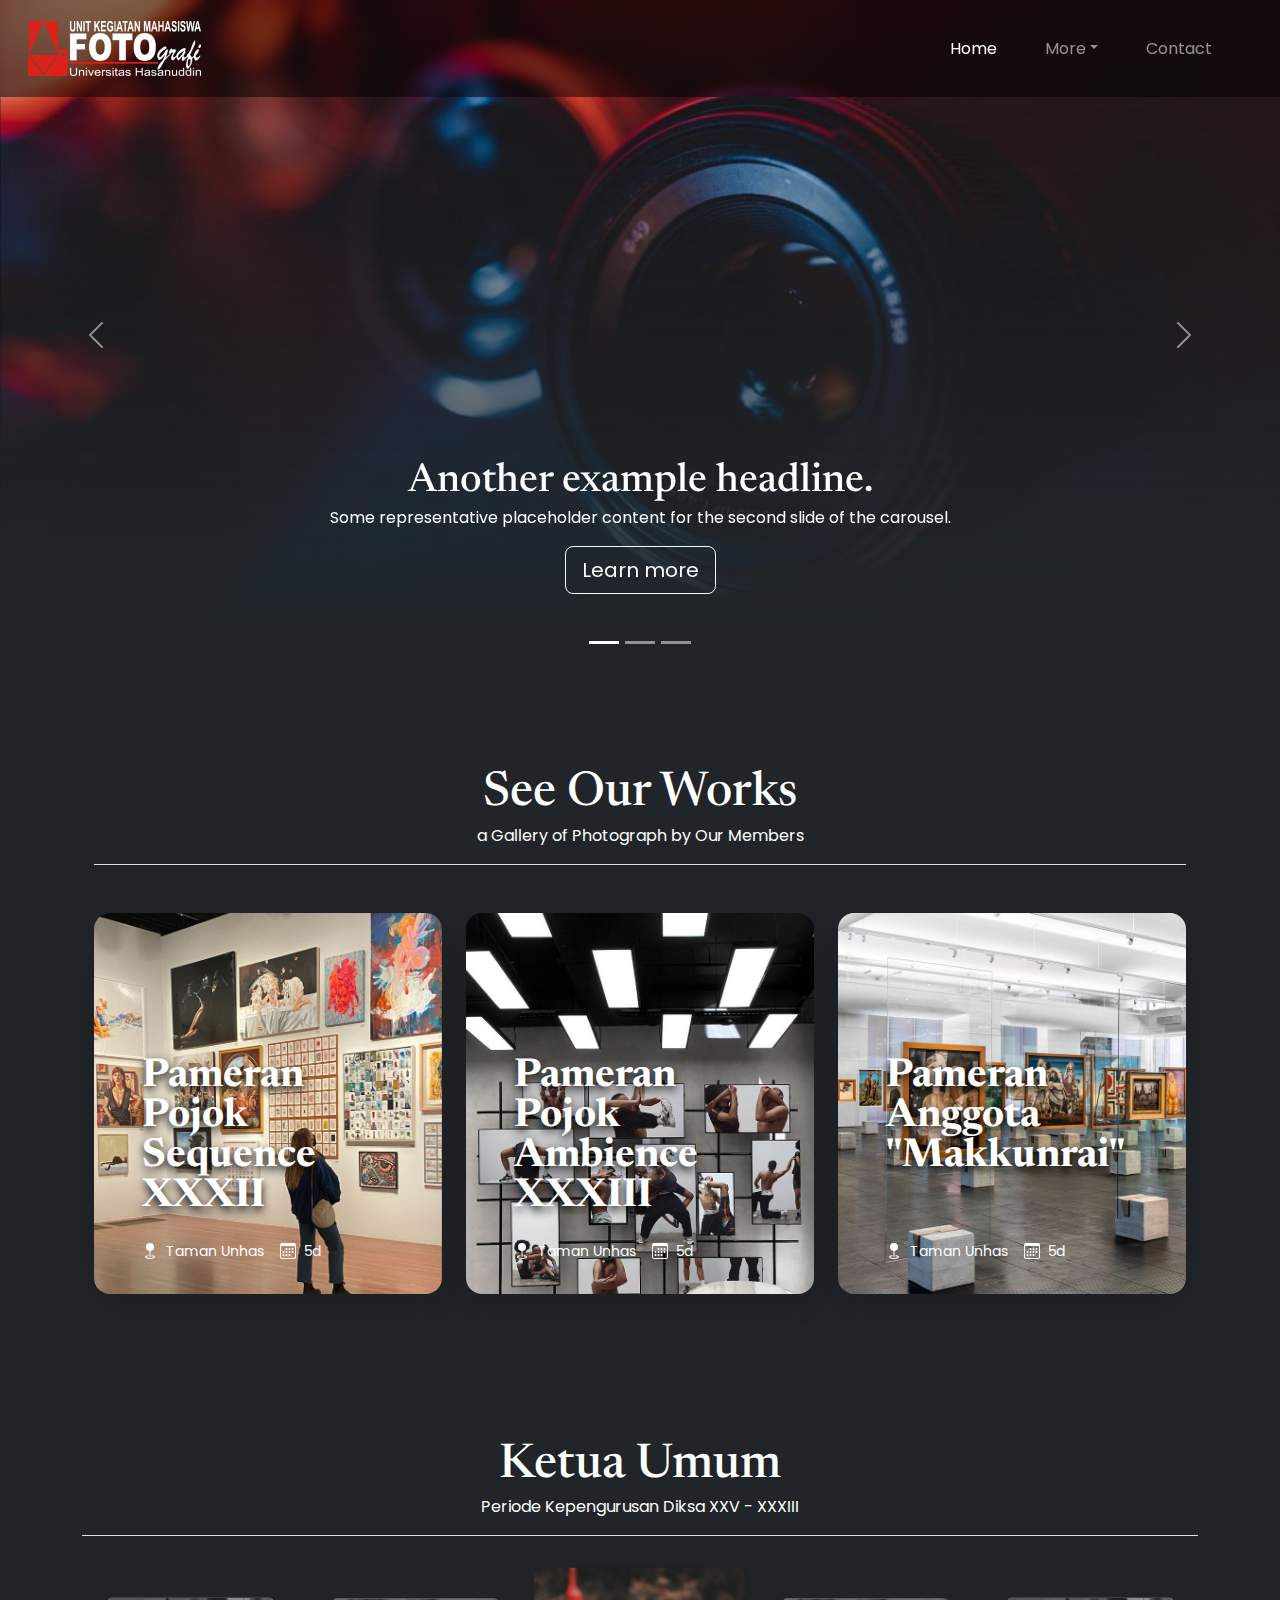
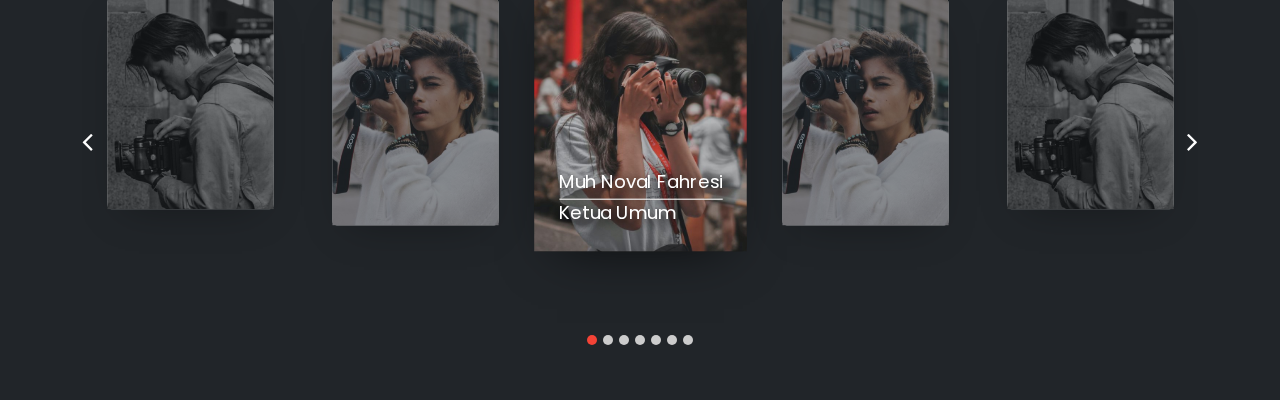
==== index.html @ a72ebeb1 "new file:   asset/icon/LOGO UKMF.png new file:   asset/icon/hamburg.png new file:   asset/images/ala" ====
<!DOCTYPE html>
<html lang="en">
<head>
    <meta charset="UTF-8">
    <meta name="viewport" content="width=device-width, initial-scale=1.0">
    <title>Document</title>

    <link rel="preconnect" href="https://fonts.googleapis.com">
    <link rel="preconnect" href="https://fonts.gstatic.com" crossorigin>
    <link href="https://fonts.googleapis.com/css2?family=Newsreader:ital,opsz,wght@0,6..72,200..800;1,6..72,200..800&family=Poppins:ital,wght@0,100;0,200;0,300;0,400;0,500;0,600;0,700;0,800;0,900;1,100;1,200;1,300;1,400;1,500;1,600;1,700;1,800;1,900&display=swap" rel="stylesheet">

    <link href="https://cdn.jsdelivr.net/npm/bootstrap@5.3.3/dist/css/bootstrap.min.css" rel="stylesheet" integrity="sha384-QWTKZyjpPEjISv5WaRU9OFeRpok6YctnYmDr5pNlyT2bRjXh0JMhjY6hW+ALEwIH" crossorigin="anonymous">
    <link rel="stylesheet" href="https://cdnjs.cloudflare.com/ajax/libs/font-awesome/4.7.0/css/font-awesome.min.css">
    <link rel="stylesheet" type="text/css" href="css/owl.carousel.min.css">
    <link rel="stylesheet" href="css/style.css">
    <!-- <link rel="stylesheet" href="https://cdnjs.cloudflare.com/ajax/libs/materialize/1.0.0/css/materialize.min.css" integrity="sha512-UJfAaOlIRtdR+0P6C3KUoTDAxVTuy3lnSXLyLKlHYJlcSU8Juge/mjeaxDNMlw9LgeIotgz5FP8eUQPhX1q10A==" crossorigin="anonymous" referrerpolicy="no-referrer" /> -->

    <style>
      .caraousel {
        height: 600px;
      }

      .card-cover {
        background-position: center;
        background-repeat: no-repeat;
        background-size: cover;
      }

      .title-gall {
        text-shadow: 0px 4px 10px #000000;
        font-size: 2.5;
      }

      #custom-cards {
        margin-top: 3rem;
        color: white;
      }

      .bi {
        vertical-align: -.125em;
        fill: currentColor;
      }

      h-5 {
        border-bottom: 3px solid white;
      }

      .card {
        background-color: transparent;
        color: white;
        border: none;
      }

      h2 {
        color: white;
        font-size: 3rem;
        text-align: center;
      }

      .owl-prev i,
      .owl-next i {
        color: #ffffff;
      }

      .gall-card {
        transition: .15s all;
      }

      .gall-card h3 {
        color: #ffffff;
      }

      .gall-card:hover {
        filter: brightness(47%);
        cursor: pointer;
      }

    </style>

    <svg xmlns="http://www.w3.org/2000/svg" style="display: none;">
      <symbol id="bootstrap" viewBox="0 0 118 94">
        <title>Bootstrap</title>
        <path fill-rule="evenodd" clip-rule="evenodd" d="M24.509 0c-6.733 0-11.715 5.893-11.492 12.284.214 6.14-.064 14.092-2.066 20.577C8.943 39.365 5.547 43.485 0 44.014v5.972c5.547.529 8.943 4.649 10.951 11.153 2.002 6.485 2.28 14.437 2.066 20.577C12.794 88.106 17.776 94 24.51 94H93.5c6.733 0 11.714-5.893 11.491-12.284-.214-6.14.064-14.092 2.066-20.577 2.009-6.504 5.396-10.624 10.943-11.153v-5.972c-5.547-.529-8.934-4.649-10.943-11.153-2.002-6.484-2.28-14.437-2.066-20.577C105.214 5.894 100.233 0 93.5 0H24.508zM80 57.863C80 66.663 73.436 72 62.543 72H44a2 2 0 01-2-2V24a2 2 0 012-2h18.437c9.083 0 15.044 4.92 15.044 12.474 0 5.302-4.01 10.049-9.119 10.88v.277C75.317 46.394 80 51.21 80 57.863zM60.521 28.34H49.948v14.934h8.905c6.884 0 10.68-2.772 10.68-7.727 0-4.643-3.264-7.207-9.012-7.207zM49.948 49.2v16.458H60.91c7.167 0 10.964-2.876 10.964-8.281 0-5.406-3.903-8.178-11.425-8.178H49.948z"></path>
      </symbol>
      <symbol id="home" viewBox="0 0 16 16">
        <path d="M8.354 1.146a.5.5 0 0 0-.708 0l-6 6A.5.5 0 0 0 1.5 7.5v7a.5.5 0 0 0 .5.5h4.5a.5.5 0 0 0 .5-.5v-4h2v4a.5.5 0 0 0 .5.5H14a.5.5 0 0 0 .5-.5v-7a.5.5 0 0 0-.146-.354L13 5.793V2.5a.5.5 0 0 0-.5-.5h-1a.5.5 0 0 0-.5.5v1.293L8.354 1.146zM2.5 14V7.707l5.5-5.5 5.5 5.5V14H10v-4a.5.5 0 0 0-.5-.5h-3a.5.5 0 0 0-.5.5v4H2.5z"/>
      </symbol>
      <symbol id="speedometer2" viewBox="0 0 16 16">
        <path d="M8 4a.5.5 0 0 1 .5.5V6a.5.5 0 0 1-1 0V4.5A.5.5 0 0 1 8 4zM3.732 5.732a.5.5 0 0 1 .707 0l.915.914a.5.5 0 1 1-.708.708l-.914-.915a.5.5 0 0 1 0-.707zM2 10a.5.5 0 0 1 .5-.5h1.586a.5.5 0 0 1 0 1H2.5A.5.5 0 0 1 2 10zm9.5 0a.5.5 0 0 1 .5-.5h1.5a.5.5 0 0 1 0 1H12a.5.5 0 0 1-.5-.5zm.754-4.246a.389.389 0 0 0-.527-.02L7.547 9.31a.91.91 0 1 0 1.302 1.258l3.434-4.297a.389.389 0 0 0-.029-.518z"/>
        <path fill-rule="evenodd" d="M0 10a8 8 0 1 1 15.547 2.661c-.442 1.253-1.845 1.602-2.932 1.25C11.309 13.488 9.475 13 8 13c-1.474 0-3.31.488-4.615.911-1.087.352-2.49.003-2.932-1.25A7.988 7.988 0 0 1 0 10zm8-7a7 7 0 0 0-6.603 9.329c.203.575.923.876 1.68.63C4.397 12.533 6.358 12 8 12s3.604.532 4.923.96c.757.245 1.477-.056 1.68-.631A7 7 0 0 0 8 3z"/>
      </symbol>
      <symbol id="table" viewBox="0 0 16 16">
        <path d="M0 2a2 2 0 0 1 2-2h12a2 2 0 0 1 2 2v12a2 2 0 0 1-2 2H2a2 2 0 0 1-2-2V2zm15 2h-4v3h4V4zm0 4h-4v3h4V8zm0 4h-4v3h3a1 1 0 0 0 1-1v-2zm-5 3v-3H6v3h4zm-5 0v-3H1v2a1 1 0 0 0 1 1h3zm-4-4h4V8H1v3zm0-4h4V4H1v3zm5-3v3h4V4H6zm4 4H6v3h4V8z"/>
      </symbol>
      <symbol id="people-circle" viewBox="0 0 16 16">
        <path d="M11 6a3 3 0 1 1-6 0 3 3 0 0 1 6 0z"/>
        <path fill-rule="evenodd" d="M0 8a8 8 0 1 1 16 0A8 8 0 0 1 0 8zm8-7a7 7 0 0 0-5.468 11.37C3.242 11.226 4.805 10 8 10s4.757 1.225 5.468 2.37A7 7 0 0 0 8 1z"/>
      </symbol>
      <symbol id="grid" viewBox="0 0 16 16">
        <path d="M1 2.5A1.5 1.5 0 0 1 2.5 1h3A1.5 1.5 0 0 1 7 2.5v3A1.5 1.5 0 0 1 5.5 7h-3A1.5 1.5 0 0 1 1 5.5v-3zM2.5 2a.5.5 0 0 0-.5.5v3a.5.5 0 0 0 .5.5h3a.5.5 0 0 0 .5-.5v-3a.5.5 0 0 0-.5-.5h-3zm6.5.5A1.5 1.5 0 0 1 10.5 1h3A1.5 1.5 0 0 1 15 2.5v3A1.5 1.5 0 0 1 13.5 7h-3A1.5 1.5 0 0 1 9 5.5v-3zm1.5-.5a.5.5 0 0 0-.5.5v3a.5.5 0 0 0 .5.5h3a.5.5 0 0 0 .5-.5v-3a.5.5 0 0 0-.5-.5h-3zM1 10.5A1.5 1.5 0 0 1 2.5 9h3A1.5 1.5 0 0 1 7 10.5v3A1.5 1.5 0 0 1 5.5 15h-3A1.5 1.5 0 0 1 1 13.5v-3zm1.5-.5a.5.5 0 0 0-.5.5v3a.5.5 0 0 0 .5.5h3a.5.5 0 0 0 .5-.5v-3a.5.5 0 0 0-.5-.5h-3zm6.5.5A1.5 1.5 0 0 1 10.5 9h3a1.5 1.5 0 0 1 1.5 1.5v3a1.5 1.5 0 0 1-1.5 1.5h-3A1.5 1.5 0 0 1 9 13.5v-3zm1.5-.5a.5.5 0 0 0-.5.5v3a.5.5 0 0 0 .5.5h3a.5.5 0 0 0 .5-.5v-3a.5.5 0 0 0-.5-.5h-3z"/>
      </symbol>
      <symbol id="collection" viewBox="0 0 16 16">
        <path d="M2.5 3.5a.5.5 0 0 1 0-1h11a.5.5 0 0 1 0 1h-11zm2-2a.5.5 0 0 1 0-1h7a.5.5 0 0 1 0 1h-7zM0 13a1.5 1.5 0 0 0 1.5 1.5h13A1.5 1.5 0 0 0 16 13V6a1.5 1.5 0 0 0-1.5-1.5h-13A1.5 1.5 0 0 0 0 6v7zm1.5.5A.5.5 0 0 1 1 13V6a.5.5 0 0 1 .5-.5h13a.5.5 0 0 1 .5.5v7a.5.5 0 0 1-.5.5h-13z"/>
      </symbol>
      <symbol id="calendar3" viewBox="0 0 16 16">
        <path d="M14 0H2a2 2 0 0 0-2 2v12a2 2 0 0 0 2 2h12a2 2 0 0 0 2-2V2a2 2 0 0 0-2-2zM1 3.857C1 3.384 1.448 3 2 3h12c.552 0 1 .384 1 .857v10.286c0 .473-.448.857-1 .857H2c-.552 0-1-.384-1-.857V3.857z"/>
        <path d="M6.5 7a1 1 0 1 0 0-2 1 1 0 0 0 0 2zm3 0a1 1 0 1 0 0-2 1 1 0 0 0 0 2zm3 0a1 1 0 1 0 0-2 1 1 0 0 0 0 2zm-9 3a1 1 0 1 0 0-2 1 1 0 0 0 0 2zm3 0a1 1 0 1 0 0-2 1 1 0 0 0 0 2zm3 0a1 1 0 1 0 0-2 1 1 0 0 0 0 2zm3 0a1 1 0 1 0 0-2 1 1 0 0 0 0 2zm-9 3a1 1 0 1 0 0-2 1 1 0 0 0 0 2zm3 0a1 1 0 1 0 0-2 1 1 0 0 0 0 2zm3 0a1 1 0 1 0 0-2 1 1 0 0 0 0 2z"/>
      </symbol>
      <symbol id="chat-quote-fill" viewBox="0 0 16 16">
        <path d="M16 8c0 3.866-3.582 7-8 7a9.06 9.06 0 0 1-2.347-.306c-.584.296-1.925.864-4.181 1.234-.2.032-.352-.176-.273-.362.354-.836.674-1.95.77-2.966C.744 11.37 0 9.76 0 8c0-3.866 3.582-7 8-7s8 3.134 8 7zM7.194 6.766a1.688 1.688 0 0 0-.227-.272 1.467 1.467 0 0 0-.469-.324l-.008-.004A1.785 1.785 0 0 0 5.734 6C4.776 6 4 6.746 4 7.667c0 .92.776 1.666 1.734 1.666.343 0 .662-.095.931-.26-.137.389-.39.804-.81 1.22a.405.405 0 0 0 .011.59c.173.16.447.155.614-.01 1.334-1.329 1.37-2.758.941-3.706a2.461 2.461 0 0 0-.227-.4zM11 9.073c-.136.389-.39.804-.81 1.22a.405.405 0 0 0 .012.59c.172.16.446.155.613-.01 1.334-1.329 1.37-2.758.942-3.706a2.466 2.466 0 0 0-.228-.4 1.686 1.686 0 0 0-.227-.273 1.466 1.466 0 0 0-.469-.324l-.008-.004A1.785 1.785 0 0 0 10.07 6c-.957 0-1.734.746-1.734 1.667 0 .92.777 1.666 1.734 1.666.343 0 .662-.095.931-.26z"/>
      </symbol>
      <symbol id="cpu-fill" viewBox="0 0 16 16">
        <path d="M6.5 6a.5.5 0 0 0-.5.5v3a.5.5 0 0 0 .5.5h3a.5.5 0 0 0 .5-.5v-3a.5.5 0 0 0-.5-.5h-3z"/>
        <path d="M5.5.5a.5.5 0 0 0-1 0V2A2.5 2.5 0 0 0 2 4.5H.5a.5.5 0 0 0 0 1H2v1H.5a.5.5 0 0 0 0 1H2v1H.5a.5.5 0 0 0 0 1H2v1H.5a.5.5 0 0 0 0 1H2A2.5 2.5 0 0 0 4.5 14v1.5a.5.5 0 0 0 1 0V14h1v1.5a.5.5 0 0 0 1 0V14h1v1.5a.5.5 0 0 0 1 0V14h1v1.5a.5.5 0 0 0 1 0V14a2.5 2.5 0 0 0 2.5-2.5h1.5a.5.5 0 0 0 0-1H14v-1h1.5a.5.5 0 0 0 0-1H14v-1h1.5a.5.5 0 0 0 0-1H14v-1h1.5a.5.5 0 0 0 0-1H14A2.5 2.5 0 0 0 11.5 2V.5a.5.5 0 0 0-1 0V2h-1V.5a.5.5 0 0 0-1 0V2h-1V.5a.5.5 0 0 0-1 0V2h-1V.5zm1 4.5h3A1.5 1.5 0 0 1 11 6.5v3A1.5 1.5 0 0 1 9.5 11h-3A1.5 1.5 0 0 1 5 9.5v-3A1.5 1.5 0 0 1 6.5 5z"/>
      </symbol>
      <symbol id="gear-fill" viewBox="0 0 16 16">
        <path d="M9.405 1.05c-.413-1.4-2.397-1.4-2.81 0l-.1.34a1.464 1.464 0 0 1-2.105.872l-.31-.17c-1.283-.698-2.686.705-1.987 1.987l.169.311c.446.82.023 1.841-.872 2.105l-.34.1c-1.4.413-1.4 2.397 0 2.81l.34.1a1.464 1.464 0 0 1 .872 2.105l-.17.31c-.698 1.283.705 2.686 1.987 1.987l.311-.169a1.464 1.464 0 0 1 2.105.872l.1.34c.413 1.4 2.397 1.4 2.81 0l.1-.34a1.464 1.464 0 0 1 2.105-.872l.31.17c1.283.698 2.686-.705 1.987-1.987l-.169-.311a1.464 1.464 0 0 1 .872-2.105l.34-.1c1.4-.413 1.4-2.397 0-2.81l-.34-.1a1.464 1.464 0 0 1-.872-2.105l.17-.31c.698-1.283-.705-2.686-1.987-1.987l-.311.169a1.464 1.464 0 0 1-2.105-.872l-.1-.34zM8 10.93a2.929 2.929 0 1 1 0-5.86 2.929 2.929 0 0 1 0 5.858z"/>
      </symbol>
      <symbol id="speedometer" viewBox="0 0 16 16">
        <path d="M8 2a.5.5 0 0 1 .5.5V4a.5.5 0 0 1-1 0V2.5A.5.5 0 0 1 8 2zM3.732 3.732a.5.5 0 0 1 .707 0l.915.914a.5.5 0 1 1-.708.708l-.914-.915a.5.5 0 0 1 0-.707zM2 8a.5.5 0 0 1 .5-.5h1.586a.5.5 0 0 1 0 1H2.5A.5.5 0 0 1 2 8zm9.5 0a.5.5 0 0 1 .5-.5h1.5a.5.5 0 0 1 0 1H12a.5.5 0 0 1-.5-.5zm.754-4.246a.389.389 0 0 0-.527-.02L7.547 7.31A.91.91 0 1 0 8.85 8.569l3.434-4.297a.389.389 0 0 0-.029-.518z"/>
        <path fill-rule="evenodd" d="M6.664 15.889A8 8 0 1 1 9.336.11a8 8 0 0 1-2.672 15.78zm-4.665-4.283A11.945 11.945 0 0 1 8 10c2.186 0 4.236.585 6.001 1.606a7 7 0 1 0-12.002 0z"/>
      </symbol>
      <symbol id="toggles2" viewBox="0 0 16 16">
        <path d="M9.465 10H12a2 2 0 1 1 0 4H9.465c.34-.588.535-1.271.535-2 0-.729-.195-1.412-.535-2z"/>
        <path d="M6 15a3 3 0 1 0 0-6 3 3 0 0 0 0 6zm0 1a4 4 0 1 1 0-8 4 4 0 0 1 0 8zm.535-10a3.975 3.975 0 0 1-.409-1H4a1 1 0 0 1 0-2h2.126c.091-.355.23-.69.41-1H4a2 2 0 1 0 0 4h2.535z"/>
        <path d="M14 4a4 4 0 1 1-8 0 4 4 0 0 1 8 0z"/>
      </symbol>
      <symbol id="tools" viewBox="0 0 16 16">
        <path d="M1 0L0 1l2.2 3.081a1 1 0 0 0 .815.419h.07a1 1 0 0 1 .708.293l2.675 2.675-2.617 2.654A3.003 3.003 0 0 0 0 13a3 3 0 1 0 5.878-.851l2.654-2.617.968.968-.305.914a1 1 0 0 0 .242 1.023l3.356 3.356a1 1 0 0 0 1.414 0l1.586-1.586a1 1 0 0 0 0-1.414l-3.356-3.356a1 1 0 0 0-1.023-.242L10.5 9.5l-.96-.96 2.68-2.643A3.005 3.005 0 0 0 16 3c0-.269-.035-.53-.102-.777l-2.14 2.141L12 4l-.364-1.757L13.777.102a3 3 0 0 0-3.675 3.68L7.462 6.46 4.793 3.793a1 1 0 0 1-.293-.707v-.071a1 1 0 0 0-.419-.814L1 0zm9.646 10.646a.5.5 0 0 1 .708 0l3 3a.5.5 0 0 1-.708.708l-3-3a.5.5 0 0 1 0-.708zM3 11l.471.242.529.026.287.445.445.287.026.529L5 13l-.242.471-.026.529-.445.287-.287.445-.529.026L3 15l-.471-.242L2 14.732l-.287-.445L1.268 14l-.026-.529L1 13l.242-.471.026-.529.445-.287.287-.445.529-.026L3 11z"/>
      </symbol>
      <symbol id="chevron-right" viewBox="0 0 16 16">
        <path fill-rule="evenodd" d="M4.646 1.646a.5.5 0 0 1 .708 0l6 6a.5.5 0 0 1 0 .708l-6 6a.5.5 0 0 1-.708-.708L10.293 8 4.646 2.354a.5.5 0 0 1 0-.708z"/>
      </symbol>
      <symbol id="geo-fill" viewBox="0 0 16 16">
        <path fill-rule="evenodd" d="M4 4a4 4 0 1 1 4.5 3.969V13.5a.5.5 0 0 1-1 0V7.97A4 4 0 0 1 4 3.999zm2.493 8.574a.5.5 0 0 1-.411.575c-.712.118-1.28.295-1.655.493a1.319 1.319 0 0 0-.37.265.301.301 0 0 0-.057.09V14l.002.008a.147.147 0 0 0 .016.033.617.617 0 0 0 .145.15c.165.13.435.27.813.395.751.25 1.82.414 3.024.414s2.273-.163 3.024-.414c.378-.126.648-.265.813-.395a.619.619 0 0 0 .146-.15.148.148 0 0 0 .015-.033L12 14v-.004a.301.301 0 0 0-.057-.09 1.318 1.318 0 0 0-.37-.264c-.376-.198-.943-.375-1.655-.493a.5.5 0 1 1 .164-.986c.77.127 1.452.328 1.957.594C12.5 13 13 13.4 13 14c0 .426-.26.752-.544.977-.29.228-.68.413-1.116.558-.878.293-2.059.465-3.34.465-1.281 0-2.462-.172-3.34-.465-.436-.145-.826-.33-1.116-.558C3.26 14.752 3 14.426 3 14c0-.599.5-1 .961-1.243.505-.266 1.187-.467 1.957-.594a.5.5 0 0 1 .575.411z"/>
      </symbol>
    </svg>
</head>
<body class="bg-dark">
  <header>
    <nav class="navbar navbar-expand-sm navbar-dark p-3 fixed-top" aria-label="Third navbar example">
      <div class="container-fluid">
        <img src="asset/icon/LOGO UKMF.png" alt="logo ukm fotografi unhas" class="navbar-brand">
        <button class="navbar-toggler" type="button" data-bs-toggle="collapse" data-bs-target="#navbarsExample03" aria-controls="navbarsExample03" aria-expanded="false" aria-label="Toggle navigation">
          <span class="navbar-toggler-icon"></span>
        </button>
  
        <div class="collapse navbar-collapse" id="navbarsExample03">
          <ul class="navbar-nav ms-auto mb-2  mb-sm-0">
            <li class="nav-item">
              <a class="nav-link active" aria-current="page" href="#">Home</a>
            </li>
            <li class="nav-item dropdown">
              <a class="nav-link dropdown-toggle" href="#" data-bs-toggle="dropdown" aria-expanded="false">More</a>
              <ul class="dropdown-menu">
                <li><a class="dropdown-item" href="#">News</a></li>
                <li><a class="dropdown-item" href="#">BPH</a></li>
                <li><a class="dropdown-item" href="#">Gallery</a></li>
              </ul>
            </li>
            <li class="nav-item">
              <a class="nav-link" href="#">Contact</a>
            </li>
          </ul>
        </div>
      </div>
    </nav>
  </header>

      <main>
        <div id="myCarousel" class="carousel slide" data-bs-ride="carousel">
          <div class="carousel-indicators">
            <button type="button" data-bs-target="#myCarousel" data-bs-slide-to="0" class="active" aria-current="true" aria-label="Slide 1"></button>
            <button type="button" data-bs-target="#myCarousel" data-bs-slide-to="1" aria-label="Slide 2"></button>
            <button type="button" data-bs-target="#myCarousel" data-bs-slide-to="2" aria-label="Slide 3"></button>
          </div>
          <div class="carousel-inner">
            <div class="carousel-item active">
              <img src="asset/images/hero bg.jpg" width="100%" height="100%" alt="" class="bd-placeholder-img the-hero">

              <div class="container">
                <div class="carousel-caption text-start">
                  <div class="container">
                    <div class="carousel-caption">
                      <h1>Another example headline.</h1>
                      <p>Some representative placeholder content for the second slide of the carousel.</p>
                      <p><a class="btn btn-lg btn-outline-light" href="#">Learn more</a></p>
                    </div>
                  </div>
                </div>
              </div>
            </div>
            <div class="carousel-item">
              <img src="asset/images/hero bg 2.jpg" width="100%" height="100%" alt="" class="bd-placeholder-img the-hero">
              <div class="container">
                <div class="carousel-caption">
                  <h1>Another example headline.</h1>
                  <p>Some representative placeholder content for the second slide of the carousel.</p>
                  <p><a class="btn btn-lg btn-outline-light" href="#">Learn more</a></p>
                </div>
              </div>
            </div>
            <div class="carousel-item">
              <img src="asset/images/hero bg.jpg" width="100%" height="100%" alt="" class="bd-placeholder-img the-hero">
              <div class="container">
                <div class="carousel-caption">
                  <h1>Another example headline.</h1>
                  <p>Some representative placeholder content for the second slide of the carousel.</p>
                  <p><a class="btn btn-lg btn-outline-light" href="#">Learn more</a></p>
                </div>
              </div>
            </div>
          </div>
          <button class="carousel-control-prev" type="button" data-bs-target="#myCarousel" data-bs-slide="prev">
            <span class="carousel-control-prev-icon" aria-hidden="true"></span>
            <span class="visually-hidden">Previous</span>
          </button>
          <button class="carousel-control-next" type="button" data-bs-target="#myCarousel" data-bs-slide="next">
            <span class="carousel-control-next-icon" aria-hidden="true"></span>
            <span class="visually-hidden">Next</span>
          </button>
        </div>

        <div class="container px-4 py-5" id="custom-cards">
          <div class="header border-bottom">
            <h2>See Our Works</h2>
            <p>a Gallery of Photograph by Our Members</p>
          </div>      
          <div class="row row-cols-1 row-cols-lg-3 align-items-stretch g-4 py-5">
            <div class="col gall-card">
              <div class="card card-cover h-100 overflow-hidden text-bg-dark rounded-4 shadow-lg" style="background-image: url(asset/images/gallery/gall\ 1.jpeg);">
                <div class="d-flex flex-column h-100 p-5 pb-3 text-white text-shadow-1">
                  <h3 class="pt-5 mt-5 mb-4 display-6 lh-1 fw-bold title-gall">Pameran Pojok Sequence XXXII</h3>
                  <ul class="d-flex list-unstyled mt-auto">
                    <li class="d-flex align-items-center me-3">
                      <svg class="bi me-2" width="1em" height="1em"><use xlink:href="#geo-fill"/></svg>
                      <small>Taman Unhas</small>
                    </li>
                    <li class="d-flex align-items-center">
                      <svg class="bi me-2" width="1em" height="1em"><use xlink:href="#calendar3"/></svg>
                      <small>5d</small>
                    </li>
                  </ul>
                </div>
              </div>
            </div>
      
            <div class="col gall-card ">
              <div class="card card-cover h-100 overflow-hidden text-bg-dark rounded-4 shadow-lg" style="background-image: url(asset/images/gallery/gall\ 3.jpeg);">
                <div class="d-flex flex-column h-100 p-5 pb-3 text-white text-shadow-1">
                  <h3 class="pt-5 mt-5 mb-4 display-6 lh-1 fw-bold title-gall">Pameran Pojok Ambience XXXIII</h3>
                  <ul class="d-flex list-unstyled mt-auto">
                    <li class="d-flex align-items-center me-3">
                      <svg class="bi me-2" width="1em" height="1em"><use xlink:href="#geo-fill"/></svg>
                      <small>Taman Unhas</small>
                    </li>
                    <li class="d-flex align-items-center">
                      <svg class="bi me-2" width="1em" height="1em"><use xlink:href="#calendar3"/></svg>
                      <small>5d</small>
                    </li>
                  </ul>
                </div>
              </div>
            </div>
      
            <div class="col gall-card">
              <div class="card card-cover h-100 overflow-hidden text-bg-dark rounded-4 shadow-lg" style="background-image: url(asset/images/gallery/gall\ 2.jpeg);">
                <div class="d-flex flex-column h-100 p-5 pb-3 text-shadow-1">
                  <h3 class="pt-5 mt-5 mb-4 display-6 lh-1 fw-bold title-gall">Pameran Anggota "Makkunrai"</h3>
                  <ul class="d-flex list-unstyled mt-auto">
                    <li class="d-flex align-items-center me-3">
                      <svg class="bi me-2" width="1em" height="1em"><use xlink:href="#geo-fill"/></svg>
                      <small>Taman Unhas</small>
                    </li>
                    <li class="d-flex align-items-center">
                      <svg class="bi me-2" width="1em" height="1em"><use xlink:href="#calendar3"/></svg>
                      <small>5d</small>
                    </li>
                  </ul>
                </div>
              </div>
            </div>
          </div>
        </div>

        <div class="container ketua-umum">
          <div class="header border-bottom">
            <h2>Ketua Umum</h2>
            <p>Periode Kepengurusan Diksa XXV - XXXIII</p>
          </div>
          <div class="slider">
            <div class="owl-carousel">
              <div class="slider-card">
                <div class="d-flex justify-content-center align-items-center mb-4">
                  <img src="asset/images/profile/p1 1.jpg" class="ketum-profile">
                  <div class="detail-ketum">
                      <p class="nama text-white">Muh Noval Fahresi</p>
                      <p class="jabatan">Ketua Umum</p>
                  </div>
                </div>						
              </div>
              <div class="slider-card">
                <div class="d-flex justify-content-center align-items-center mb-4">
                  <img src="asset/images/profile/p2 1.jpg" class="ketum-profile">
                  <div class="detail-ketum">
                    <p class="nama text-white">Aulia</p>
                    <p class="jabatan">Sekretaris Umum</p>
                </div>
                </div>
              </div>
              <div class="slider-card">
                <div class="d-flex justify-content-center align-items-center mb-4">
                  <img src="asset/images/profile/p3 1.jpg" class="ketum-profile">
                  <div class="detail-ketum">
                    <p class="nama text-white">Alifqa</p>
                    <p class="jabatan">Bendahara Umum</p>
                </div>
                </div>
              </div>
              <div class="slider-card">
                <div class="d-flex justify-content-center align-items-center mb-4">
                  <img src="asset/images/profile/p1 1.jpg" class="ketum-profile">
                  <div class="detail-ketum">
                    <p class="nama text-white">Noval Fahresi</p>
                    <p class="jabatan">Ketua Umum</p>
                </div>
                </div>
              </div>
              <div class="slider-card">
                <div class="d-flex justify-content-center align-items-center mb-4">
                  <img src="asset/images/profile/p2 1.jpg" class="ketum-profile">
                  <div class="detail-ketum">
                    <p class="nama text-white">Noval Fahresi</p>
                    <p class="jabatan">Ketua Umum</p>
                </div>

                </div>
              </div>
                        <div class="slider-card">
                <div class="d-flex justify-content-center align-items-center mb-4">
                  <img src="asset/images/profile/p3 1.jpg" class="ketum-profile">
                  <div class="detail-ketum">
                    <p class="nama text-white">Noval Fahresi</p>
                    <p class="jabatan">Ketua Umum</p>
                </div>
                </div>
              </div>
                        <div class="slider-card">
                <div class="d-flex justify-content-center align-items-center mb-4">
                  <img src="asset/images/profile/p2 1.jpg" class="ketum-profile">
                  <div class="detail-ketum">
                    <p class="nama text-white">Noval Fahresi</p>
                    <p class="jabatan">Ketua Umum</p>
                </div>
                </div>
              </div>
            </div>
          </div>
      </div>

        <!-- <div class="row row-cols-1 row-cols-md-3 g-4">
          <div class="col">
            <div class="card h-100">
              <img src="asset/images/alat/kaki tiga.jpeg" class="card-img-top">
              <div class="card-body">
                <h5 class="card-title">Card title</h5>
                <p class="card-text">This is a longer card with supporting text below as a natural lead-in to additional content. This content is a little bit longer.</p>
              </div>
            </div>
          </div>
          <div class="col">
            <div class="card h-100">
              <img src="asset/images/alat/kaki.jpeg" class="card-img-top">
              <div class="card-body">
                <h5 class="card-title">Card title</h5>
                <p class="card-text">This is a short card.</p>
              </div>
            </div>
          </div>
          <div class="col">
            <div class="card h-100">
              <img src="asset/images/alat/tiga.jpeg" class="card-img-top">
              <div class="card-body">
                <h5 class="card-title">Card title</h5>
                <p class="card-text">This is a longer card with supporting text below as a natural lead-in to additional content.</p>
              </div>
            </div>
          </div>
          <div class="col">
            <div class="card h-100">
              <img src="..." class="card-img-top" alt="...">
              <div class="card-body">
                <h5 class="card-title">Card title</h5>
                <p class="card-text">This is a longer card with supporting text below as a natural lead-in to additional content. This content is a little bit longer.</p>
              </div>
            </div>
          </div>
        </div> -->

      </main>

      <script src="https://cdn.jsdelivr.net/npm/bootstrap@5.3.3/dist/js/bootstrap.bundle.min.js" integrity="sha384-YvpcrYf0tY3lHB60NNkmXc5s9fDVZLESaAA55NDzOxhy9GkcIdslK1eN7N6jIeHz" crossorigin="anonymous"></script>
      <script src="https://code.jquery.com/jquery-3.2.1.min.js"></script>
      <script src="https://cdn.jsdelivr.net/npm/@popperjs/core@2.9.2/dist/umd/popper.min.js" ></script>
      <script src="js/owl.carousel.min.js"></script>
      <script src="js/script.js"></script>
</body>
</html>
---- css/style.css ----
body {
  font-family: "Poppins", sans-serif;
  color: white;
}

.header {
  text-align: center;
}

.container {
  margin-bottom: 3rem;
}

h1, h2, h3, h4, h5, h6 {
  font-family: "Newsreader", serif;
  margin: 0;
}

.nav-item {
    margin-right: 2rem;
}

.the-hero {
    -webkit-mask-image:-webkit-gradient(linear, left top, left bottom, from(rgba(0,0,0,1)), to(rgba(0,0,0,0)));
    mask-image: linear-gradient(to bottom, rgba(0,0,0,1), rgba(0,0,0,0));
}

.navbar {        
  background-color: rgba(0, 0, 0, 0.496);
  backdrop-filter: blur(5px);
}

/* KETUA UMUM */
@import url('https://fonts.googleapis.com/css2?family=Noto+Sans+HK&display=swap');
html {
  scroll-behavior: smooth;
}

.slider {
  margin-bottom: 30px;
  position: relative;
}
.slider .owl-item.active.center .slider-card {
  transform: scale(1.15);
  opacity: 1;
  background: #1e1e1e; /* fallback for old browsers */
  /* -webkit-mask-image:-webkit-gradient(linear, left top, left bottom, from(rgba(0,0,0,1)), to(rgba(0,0,0,0)));
  mask-image: linear-gradient(to bottom, rgba(0,0,0,1), rgba(0,0,0,0)); */
  /* background: -webkit-linear-gradient(to bottom, #ff5e62, #ff9966); Chrome 10-25, Safari 5.1-6
  background: linear-gradient(to bottom, #ff5e62, #ff9966); W3C, IE 10+/ Edge, Firefox 16+, Chrome 26+, Opera 12+, Safari 7+ */
  color: #fff;
}

.slider .owl-item.active.center .detail-ketum {
  opacity: 1;
}

.slider-card {
  background: #fff;
  padding: 0px 0px;
  margin: 50px 15px 90px 15px;
  border-radius: 5px;
  box-shadow: 0 15px 45px -20px rgb(0 0 0 / 73%);
  transform: scale(0.9);
  opacity: 0.5;
  transition: all 0.3s;
}
.slider-card img {
  border-radius: 5px 5px 0px 0px;
}
.owl-nav .owl-prev {
  position: absolute;
  top: calc(50% - 25px);
  left: 0;
  opacity: 1;
  font-size: 30px !important;
  z-index: 1;
}
.owl-nav .owl-next {
  position: absolute;
  top: calc(50% - 25px);
  right: 0;
  opacity: 1;
  font-size: 30px !important;
  z-index: 1;
}
.owl-dots {
  text-align: center;
}
.owl-dots .owl-dot {
  height: 10px;
  width: 10px;
  border-radius: 10px;
  background: #ccc !important;
  margin-left: 3px;
  margin-right: 3px;
  outline: none;
}
.owl-dots .owl-dot.active {
  background: #f44336 !important;
}

.ketum-profile {
  /* -webkit-mask-image:-webkit-gradient(linear, left top, left bottom, from(rgba(0,0,0,1)), to(rgba(0,0,0,0)));
  mask-image: linear-gradient(to bottom, rgba(0,0,0,1), rgba(0,0,0,0)); */
  position: relative;
}

/* BATAS BAWAH KEKTUA UMUM */

.card-cover {
  transition: .15s all;
}

.card-cover:hover {
  transform: scale(1.05);
}

.detail-ketum {
  position: absolute;
  bottom: 5px;
  opacity: 0;
}

.nama {
  padding-bottom: 2px;
  border-bottom: 1px solid white;
  margin: 0;
}

.nama, .jabatan {
  text-shadow: 0px 4px 10px #000000;
}
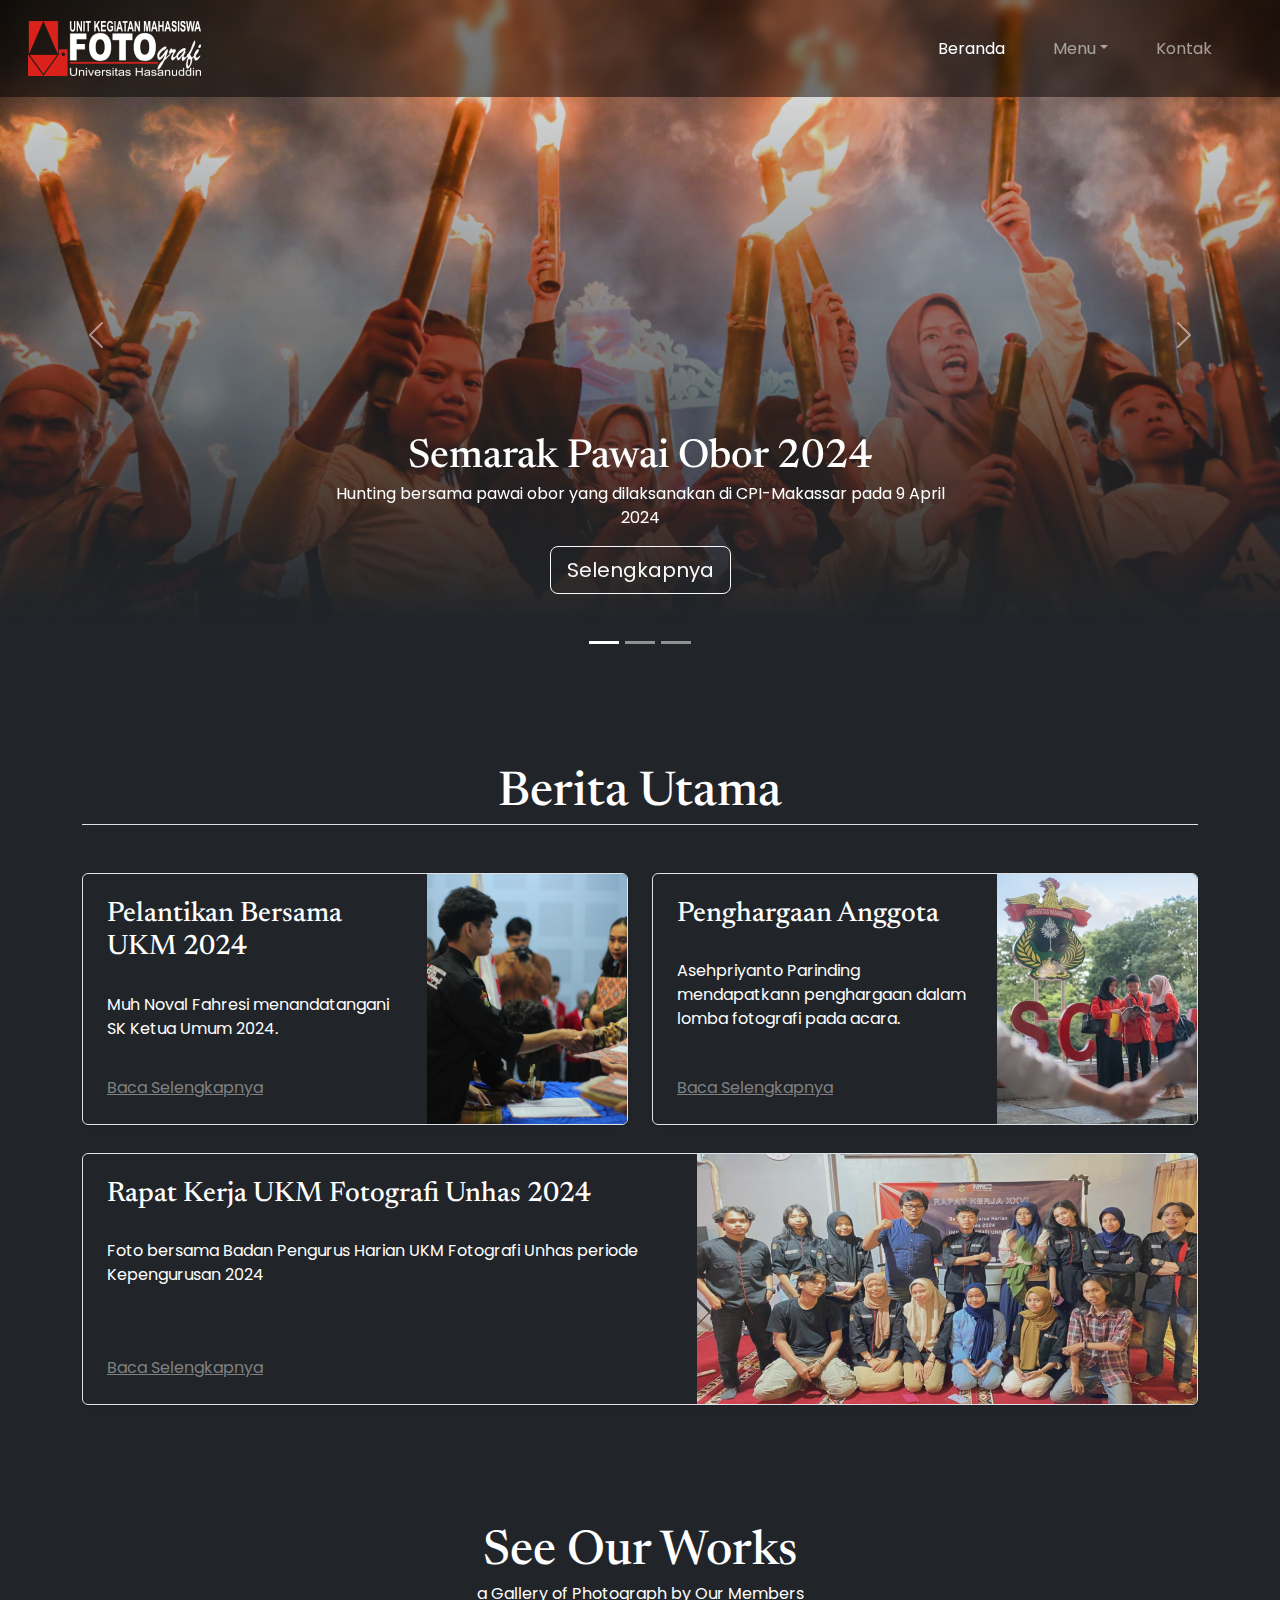
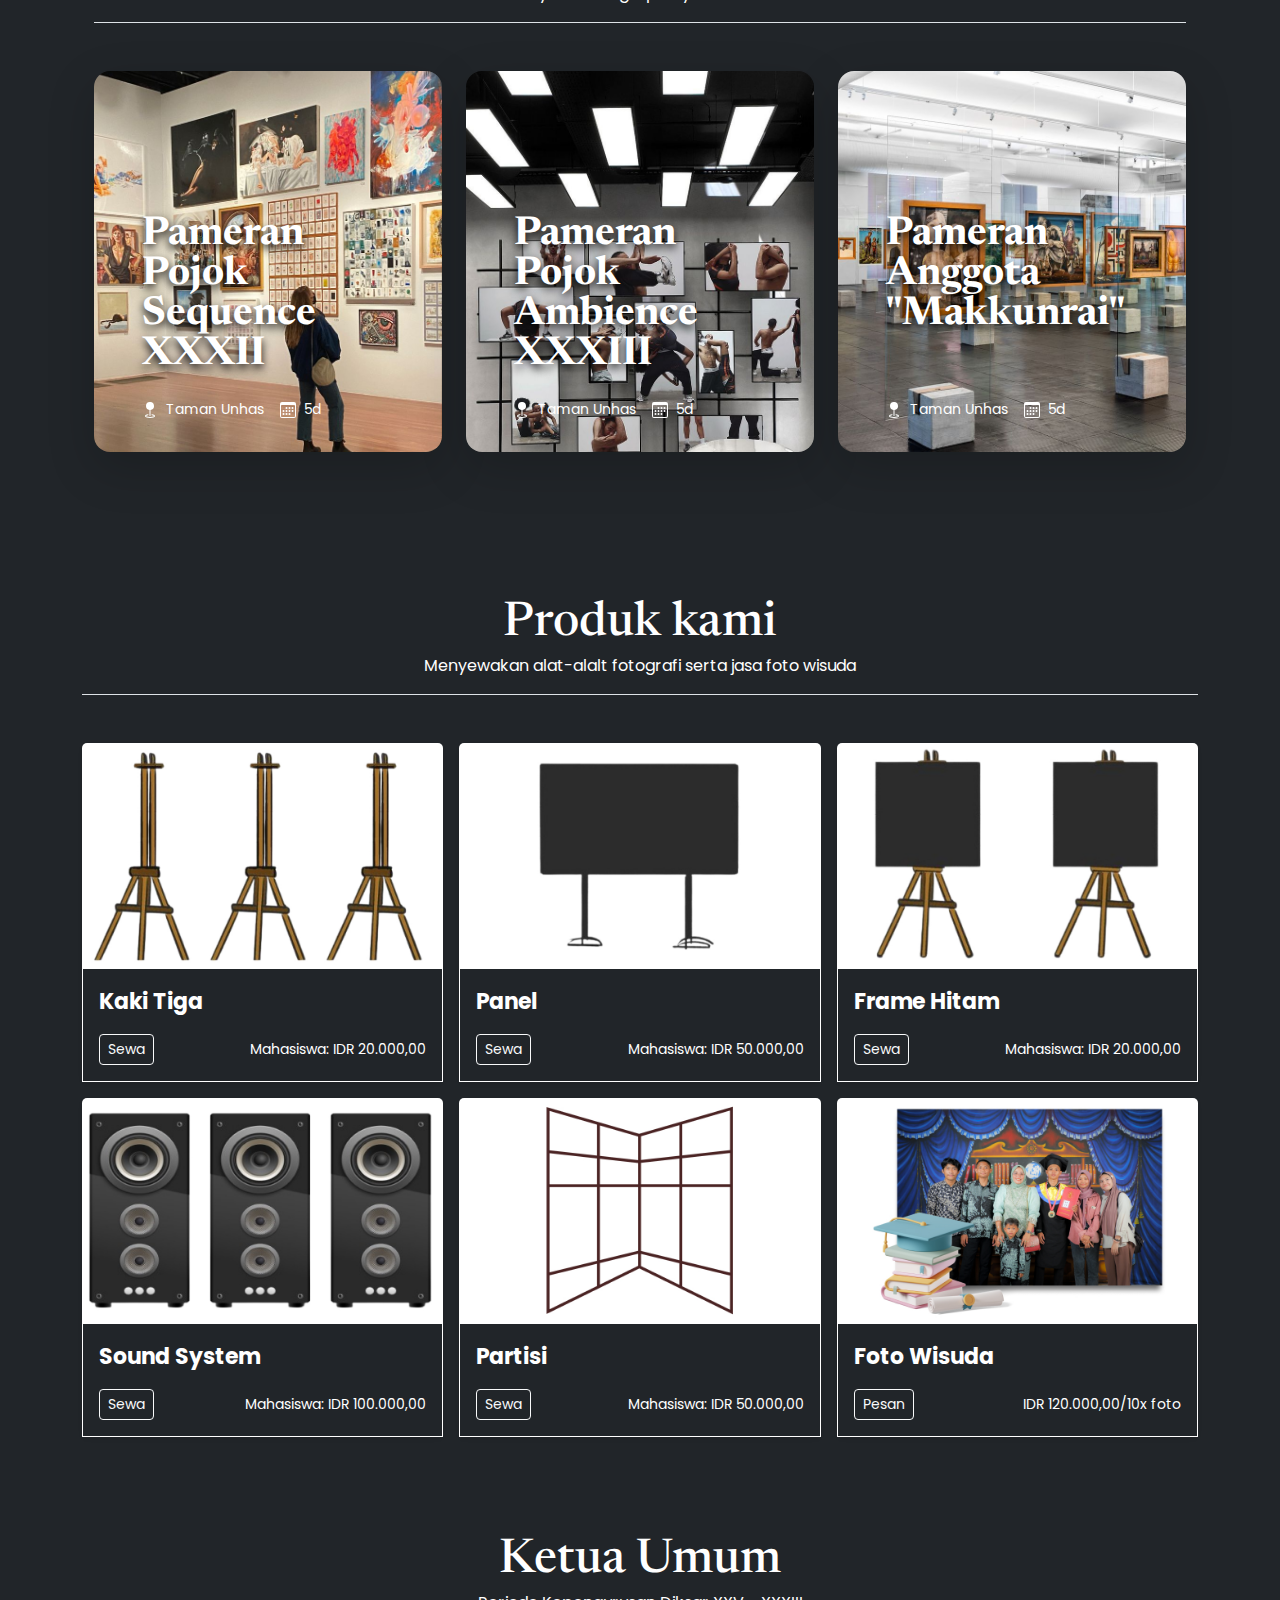
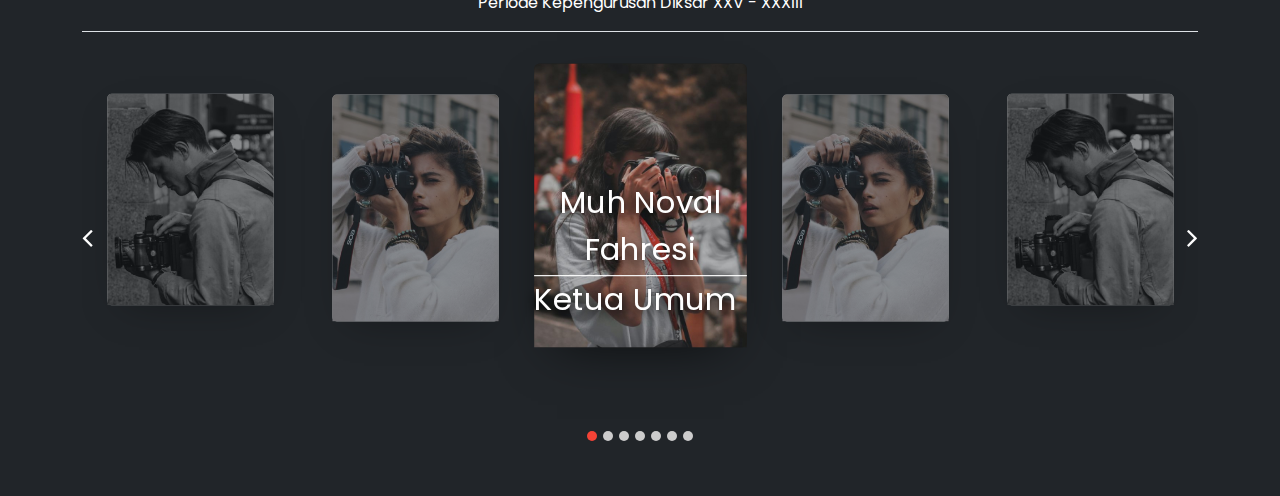
==== commit 77125648: "deleted:    asset/images/alat/frame hitam 1.png 	new file:   asset/images/alat/frame hitam.jpg 	new " ====
--- a/index.html
+++ b/index.html
@@ -73,6 +73,23 @@
       .gall-card:hover {
         filter: brightness(47%);
         cursor: pointer;
+      }
+
+      .slide {
+        margin-bottom: 6rem;
+      }
+
+      .stretched-link {
+        color: gray;
+      }
+
+      .product-name {
+        font-size: 22px;
+        font-weight: bold;
+      }
+
+      .prod {
+        border: 1px solid white;
       }
 
     </style>
@@ -148,18 +165,18 @@
         <div class="collapse navbar-collapse" id="navbarsExample03">
           <ul class="navbar-nav ms-auto mb-2  mb-sm-0">
             <li class="nav-item">
-              <a class="nav-link active" aria-current="page" href="#">Home</a>
+              <a class="nav-link active" aria-current="page" href="#">Beranda</a>
             </li>
             <li class="nav-item dropdown">
-              <a class="nav-link dropdown-toggle" href="#" data-bs-toggle="dropdown" aria-expanded="false">More</a>
+              <a class="nav-link dropdown-toggle" href="#" data-bs-toggle="dropdown" aria-expanded="false">Menu</a>
               <ul class="dropdown-menu">
-                <li><a class="dropdown-item" href="#">News</a></li>
+                <li><a class="dropdown-item" href="#">Berita</a></li>
                 <li><a class="dropdown-item" href="#">BPH</a></li>
-                <li><a class="dropdown-item" href="#">Gallery</a></li>
+                <li><a class="dropdown-item" href="#">Galeri</a></li>
               </ul>
             </li>
             <li class="nav-item">
-              <a class="nav-link" href="#">Contact</a>
+              <a class="nav-link" href="#">Kontak</a>
             </li>
           </ul>
         </div>
@@ -176,37 +193,37 @@
           </div>
           <div class="carousel-inner">
             <div class="carousel-item active">
-              <img src="asset/images/hero bg.jpg" width="100%" height="100%" alt="" class="bd-placeholder-img the-hero">
+              <img src="asset/images/heros/hero obor.png" width="100%" height="100%" alt="" class="bd-placeholder-img the-hero" title="Foto: A Fadhal  Shoutul Haq">
 
               <div class="container">
                 <div class="carousel-caption text-start">
                   <div class="container">
                     <div class="carousel-caption">
-                      <h1>Another example headline.</h1>
-                      <p>Some representative placeholder content for the second slide of the carousel.</p>
-                      <p><a class="btn btn-lg btn-outline-light" href="#">Learn more</a></p>
+                      <h1>Semarak Pawai Obor 2024</h1>
+                      <p>Hunting bersama pawai obor yang dilaksanakan di CPI-Makassar pada 9 April 2024</p>
+                      <p><a class="btn btn-lg btn-outline-light" href="#">Selengkapnya</a></p>
                     </div>
                   </div>
                 </div>
               </div>
             </div>
             <div class="carousel-item">
-              <img src="asset/images/hero bg 2.jpg" width="100%" height="100%" alt="" class="bd-placeholder-img the-hero">
+              <img src="asset/images/heros/hero imlek.png" width="100%" height="100%" alt="" class="bd-placeholder-img the-hero" title="Foto: Andi Muhammad Ahyar">
               <div class="container">
                 <div class="carousel-caption">
-                  <h1>Another example headline.</h1>
-                  <p>Some representative placeholder content for the second slide of the carousel.</p>
-                  <p><a class="btn btn-lg btn-outline-light" href="#">Learn more</a></p>
+                  <h1>Rayakan Imlek dengan UKM Fotografi Unhas</h1>
+                  <p>UKM Fotografi Unhas melakukan hunting bersama dalam rangka memperingati Imlek 10 Februari 2024.</p>
+                  <p><a class="btn btn-lg btn-outline-light" href="#">Selengkapnya</a></p>
                 </div>
               </div>
             </div>
             <div class="carousel-item">
-              <img src="asset/images/hero bg.jpg" width="100%" height="100%" alt="" class="bd-placeholder-img the-hero">
+              <img src="asset/images/heros/hero bukber.jpg" width="100%" height="100%" alt="" class="bd-placeholder-img the-hero">
               <div class="container">
                 <div class="carousel-caption">
-                  <h1>Another example headline.</h1>
-                  <p>Some representative placeholder content for the second slide of the carousel.</p>
-                  <p><a class="btn btn-lg btn-outline-light" href="#">Learn more</a></p>
+                  <h1>Buka Puasa Bersama UKM Fotografi Unhas</h1>
+                  <p>Dalam rangka memeriahkan bulan Ramadan, UKM Fotografi Unhas mengadakan buka puasa bersama pada 27 Maret 2024.</p>
+                  <p><a class="btn btn-lg btn-outline-light" href="#">Selengkapnya</a></p>
                 </div>
               </div>
             </div>
@@ -221,6 +238,59 @@
           </button>
         </div>
 
+        <!-- NEWS -->
+        <div class="container">
+          <div class="header border-bottom mb-5">
+              <h2>Berita Utama</h2>
+          </div>
+          <div class="row mb-1">
+              <div class="col-md-6">
+                <div class="row g-0 border rounded overflow-hidden flex-md-row mb-4 shadow-sm h-md-250 position-relative">
+                  <div class="col p-4 d-flex flex-column position-static">
+                    <h3 class="mb-0">Pelantikan Bersama UKM 2024</h3>
+                    <div class="mb-1 text-muted">Nov 12</div>
+                    <p class="card-text mb-auto">Muh Noval Fahresi menandatangani SK Ketua Umum 2024.</p>
+                    <a href="#" class="stretched-link">Baca Selengkapnya</a>
+                  </div>
+                  <div class="col-auto d-none d-lg-block">
+                    <div class="bd-placeholder-img card-img-top" style="background-image: url(asset/images/newss/pelantikan\ bersama.jpg); background-size: cover; background-position: center; height: 250px; width: 200px;"></div>
+                  </div>
+                </div>
+              </div>
+  
+              <div class="col-md-6">
+                <div class="row g-0 border rounded overflow-hidden flex-md-row mb-4 shadow-sm h-md-250 position-relative">
+                  <div class="col p-4 d-flex flex-column position-static">
+                    <h3 class="mb-0">Penghargaan Anggota</h3>
+                    <div class="mb-1 text-muted">Nov 11</div>
+                    <p class="mb-auto">Asehpriyanto Parinding mendapatkann penghargaan dalam lomba fotografi pada acara.</p>
+                    <a href="#" class="stretched-link">Baca Selengkapnya</a>
+                  </div>
+                  <div class="col-auto d-none d-lg-block">
+                    <div class="bd-placeholder-img card-img-top" style="background-image: url(asset/images/newss/penghargaan.jpg); background-size: cover; background-position: center; height: 250px; width: 200px;"></div>
+                  </div>
+                </div>
+              </div>
+            </div>
+            <div class="row">
+              <div class="col-md-12">
+                  <div class="row g-0 border rounded overflow-hidden flex-md-row mb-4 shadow-sm h-md-250 position-relative">
+                    <div class="col p-4 d-flex flex-column position-static">
+                      <h3 class="mb-0">Rapat Kerja UKM Fotografi Unhas 2024</h3>
+                      <div class="mb-1 text-muted">Nov 12</div>
+                      <p class="card-text mb-auto">Foto bersama Badan Pengurus Harian UKM Fotografi Unhas periode Kepengurusan 2024</p>
+                      <a href="#" class="stretched-link">Baca Selengkapnya</a>
+                    </div>
+                    <div class="col-auto d-none d-lg-block">
+                      <div class="bd-placeholder-img card-img-top" style="background-image: url(asset/images/newss/raker\ 2024.jpg); background-size: cover; background-position: center; height: 250px; width: 500px;"></div>         
+                    </div>
+                  </div>
+                </div>
+            </div>
+        </div>
+        <!-- END OF NEWS -->
+
+        <!-- OUR WORKS -->
         <div class="container px-4 py-5" id="custom-cards">
           <div class="header border-bottom">
             <h2>See Our Works</h2>
@@ -282,16 +352,119 @@
             </div>
           </div>
         </div>
+        <!-- END OF OUR WORKS -->
+
+        <!-- PRODUCTS -->
+        <div class="album bg-dark" style="margin-bottom: 6rem;">
+          <div class="container">
+              <div class="header border-bottom mb-5">
+                  <h2>Produk kami</h2>
+                  <p>Menyewakan alat-alalt fotografi serta jasa foto wisuda</p>
+              </div>
+            <div class="row row-cols-1 row-cols-sm-2 row-cols-md-3 g-3">
+              <div class="col">
+                  <div class="card shadow-sm">
+                    <div class="bd-placeholder-img card-img-top" style="background-image: url(asset/images/alat/kaki\ tiga.jpg); background-size: cover; background-position: center; height: 225px; width: 100%;"></div>
+                    <div class="card-body prod">
+                      <p class="card-text product-name">Kaki Tiga</p>
+                      <div class="d-flex justify-content-between align-items-center">
+                        <div class="btn-group">
+                          <button type="button" class="btn btn-sm btn-outline-light">Sewa</button>
+                        </div>
+                        <small class="text-price">Mahasiswa: IDR 20.000,00</small>
+                        <!-- <small class="text-price">Umum: IDR 25.000,00</small> -->
+                      </div>
+                    </div>
+                  </div>
+                </div>
+                <div class="col">
+                  <div class="card shadow-sm">
+                    <div class="bd-placeholder-img card-img-top" style="background-image: url(asset/images/alat/panel.jpg); background-size: cover; background-position: center; height: 225px; width: 100%;"></div>
+                    <div class="card-body prod">
+                      <p class="card-text product-name">Panel</p>
+                      <div class="d-flex justify-content-between align-items-center">
+                        <div class="btn-group">
+                          <button type="button" class="btn btn-sm btn-outline-light">Sewa</button>
+                        </div>
+                        <small class="text-price">Mahasiswa: IDR 50.000,00</small>
+                        <!-- <small class="text-price">Umum: IDR 60.000,00</small> -->
+                      </div>
+                    </div>
+                  </div>
+                </div>
+                <div class="col">
+                  <div class="card shadow-sm">
+                    <div class="bd-placeholder-img card-img-top" style="background-image: url(asset/images/alat/frame\ hitam.jpg); background-size: cover; background-position: center; height: 225px; width: 100%;"></div>
+                    <div class="card-body prod">
+                      <p class="card-text product-name">Frame Hitam</p>
+                      <div class="d-flex justify-content-between align-items-center">
+                        <div class="btn-group">
+                          <button type="button" class="btn btn-sm btn-outline-light">Sewa</button>
+                        </div>
+                        <small class="text-price">Mahasiswa: IDR 20.000,00</small>
+                        <!-- <small class="text-price">Umum: IDR 25.000,00</small> -->
+                      </div>
+                    </div>
+                  </div>
+                </div>
+                <div class="col">
+                  <div class="card shadow-sm">
+                    <div class="bd-placeholder-img card-img-top" style="background-image: url(asset/images/alat/sound\ system.jpg); background-size: cover; background-position: center; height: 225px; width: 100%;"></div>
+                    <div class="card-body prod">
+                      <p class="card-text product-name">Sound System</p>
+                      <div class="d-flex justify-content-between align-items-center">
+                        <div class="btn-group">
+                          <button type="button" class="btn btn-sm btn-outline-light">Sewa</button>
+                        </div>
+                        <small class="text-price">Mahasiswa: IDR 100.000,00</small>
+                        <!-- <small class="text-price">Umum: IDR 125.000,00</small> -->
+                      </div>
+                    </div>
+                  </div>
+                </div>
+                <div class="col">
+                  <div class="card shadow-sm">
+                    <div class="bd-placeholder-img card-img-top" style="background-image: url(asset/images/alat/partisi.jpg); background-size: cover; background-position: center; height: 225px; width: 100%;"></div>
+                    <div class="card-body prod">
+                      <p class="card-text product-name">Partisi</p>
+                      <div class="d-flex justify-content-between align-items-center">
+                        <div class="btn-group">
+                          <button type="button" class="btn btn-sm btn-outline-light">Sewa</button>
+                        </div>
+                        <small class="text-price">Mahasiswa: IDR 50.000,00</small>
+                        <!-- <small class="text-price">Umum: IDR 60.000,00</small> -->
+                      </div>
+                    </div>
+                  </div>
+                </div>
+                <div class="col">
+                  <div class="card shadow-sm">
+                    <div class="bd-placeholder-img card-img-top" style="background-image: url(asset/images/alat/jasa\ wisuda.jpg); background-size: cover; background-position: center; height: 225px; width: 100%;"></div>
+                    <div class="card-body prod">
+                      <p class="card-text product-name">Foto Wisuda</p>
+                      <div class="d-flex justify-content-between align-items-center">
+                        <div class="btn-group">
+                          <button type="button" class="btn btn-sm btn-outline-light">Pesan</button>
+                        </div>
+                        <small class="text-price">IDR 120.000,00/10x foto</small>
+                      </div>
+                    </div>
+                  </div>
+                </div>
+            </div>
+          </div>
+        </div>
+        <!-- END OF PRODUCTS -->
 
         <div class="container ketua-umum">
           <div class="header border-bottom">
             <h2>Ketua Umum</h2>
-            <p>Periode Kepengurusan Diksa XXV - XXXIII</p>
+            <p>Periode Kepengurusan Diksar XXV - XXXIII</p>
           </div>
           <div class="slider">
             <div class="owl-carousel">
               <div class="slider-card">
-                <div class="d-flex justify-content-center align-items-center mb-4">
+                <div class="d-flex justify-content-center align-items-left mb-4">
                   <img src="asset/images/profile/p1 1.jpg" class="ketum-profile">
                   <div class="detail-ketum">
                       <p class="nama text-white">Muh Noval Fahresi</p>
@@ -300,7 +473,7 @@
                 </div>						
               </div>
               <div class="slider-card">
-                <div class="d-flex justify-content-center align-items-center mb-4">
+                <div class="d-flex justify-content-center align-items-left mb-4">
                   <img src="asset/images/profile/p2 1.jpg" class="ketum-profile">
                   <div class="detail-ketum">
                     <p class="nama text-white">Aulia</p>
@@ -309,7 +482,7 @@
                 </div>
               </div>
               <div class="slider-card">
-                <div class="d-flex justify-content-center align-items-center mb-4">
+                <div class="d-flex justify-content-center align-items-left mb-4">
                   <img src="asset/images/profile/p3 1.jpg" class="ketum-profile">
                   <div class="detail-ketum">
                     <p class="nama text-white">Alifqa</p>
@@ -318,7 +491,7 @@
                 </div>
               </div>
               <div class="slider-card">
-                <div class="d-flex justify-content-center align-items-center mb-4">
+                <div class="d-flex justify-content-center align-items-left mb-4">
                   <img src="asset/images/profile/p1 1.jpg" class="ketum-profile">
                   <div class="detail-ketum">
                     <p class="nama text-white">Noval Fahresi</p>
@@ -327,7 +500,7 @@
                 </div>
               </div>
               <div class="slider-card">
-                <div class="d-flex justify-content-center align-items-center mb-4">
+                <div class="d-flex justify-content-center align-items-left mb-4">
                   <img src="asset/images/profile/p2 1.jpg" class="ketum-profile">
                   <div class="detail-ketum">
                     <p class="nama text-white">Noval Fahresi</p>
@@ -336,67 +509,27 @@
 
                 </div>
               </div>
-                        <div class="slider-card">
-                <div class="d-flex justify-content-center align-items-center mb-4">
+              <div class="slider-card">
+                <div class="d-flex justify-content-center align-items-left mb-4">
                   <img src="asset/images/profile/p3 1.jpg" class="ketum-profile">
                   <div class="detail-ketum">
                     <p class="nama text-white">Noval Fahresi</p>
                     <p class="jabatan">Ketua Umum</p>
-                </div>
-                </div>
-              </div>
-                        <div class="slider-card">
-                <div class="d-flex justify-content-center align-items-center mb-4">
-                  <img src="asset/images/profile/p2 1.jpg" class="ketum-profile">
-                  <div class="detail-ketum">
-                    <p class="nama text-white">Noval Fahresi</p>
-                    <p class="jabatan">Ketua Umum</p>
-                </div>
-                </div>
+                  </div>
+                </div>
+              </div>
+              <div class="slider-card">
+                  <div class="d-flex justify-content-center align-items-left mb-4">
+                    <img src="asset/images/profile/p2 1.jpg" class="ketum-profile">
+                    <div class="detail-ketum">
+                      <p class="nama text-white">Noval Fahresi</p>
+                      <p class="jabatan">Ketua Umum</p>
+                    </div>
+                  </div>
               </div>
             </div>
           </div>
       </div>
-
-        <!-- <div class="row row-cols-1 row-cols-md-3 g-4">
-          <div class="col">
-            <div class="card h-100">
-              <img src="asset/images/alat/kaki tiga.jpeg" class="card-img-top">
-              <div class="card-body">
-                <h5 class="card-title">Card title</h5>
-                <p class="card-text">This is a longer card with supporting text below as a natural lead-in to additional content. This content is a little bit longer.</p>
-              </div>
-            </div>
-          </div>
-          <div class="col">
-            <div class="card h-100">
-              <img src="asset/images/alat/kaki.jpeg" class="card-img-top">
-              <div class="card-body">
-                <h5 class="card-title">Card title</h5>
-                <p class="card-text">This is a short card.</p>
-              </div>
-            </div>
-          </div>
-          <div class="col">
-            <div class="card h-100">
-              <img src="asset/images/alat/tiga.jpeg" class="card-img-top">
-              <div class="card-body">
-                <h5 class="card-title">Card title</h5>
-                <p class="card-text">This is a longer card with supporting text below as a natural lead-in to additional content.</p>
-              </div>
-            </div>
-          </div>
-          <div class="col">
-            <div class="card h-100">
-              <img src="..." class="card-img-top" alt="...">
-              <div class="card-body">
-                <h5 class="card-title">Card title</h5>
-                <p class="card-text">This is a longer card with supporting text below as a natural lead-in to additional content. This content is a little bit longer.</p>
-              </div>
-            </div>
-          </div>
-        </div> -->
-
       </main>
 
       <script src="https://cdn.jsdelivr.net/npm/bootstrap@5.3.3/dist/js/bootstrap.bundle.min.js" integrity="sha384-YvpcrYf0tY3lHB60NNkmXc5s9fDVZLESaAA55NDzOxhy9GkcIdslK1eN7N6jIeHz" crossorigin="anonymous"></script>
--- a/css/style.css
+++ b/css/style.css
@@ -124,10 +124,12 @@
 
 .nama {
   padding-bottom: 2px;
+  text-align: center;
   border-bottom: 1px solid white;
   margin: 0;
 }
 
 .nama, .jabatan {
   text-shadow: 0px 4px 10px #000000;
+  font-size: 3vmin;
 }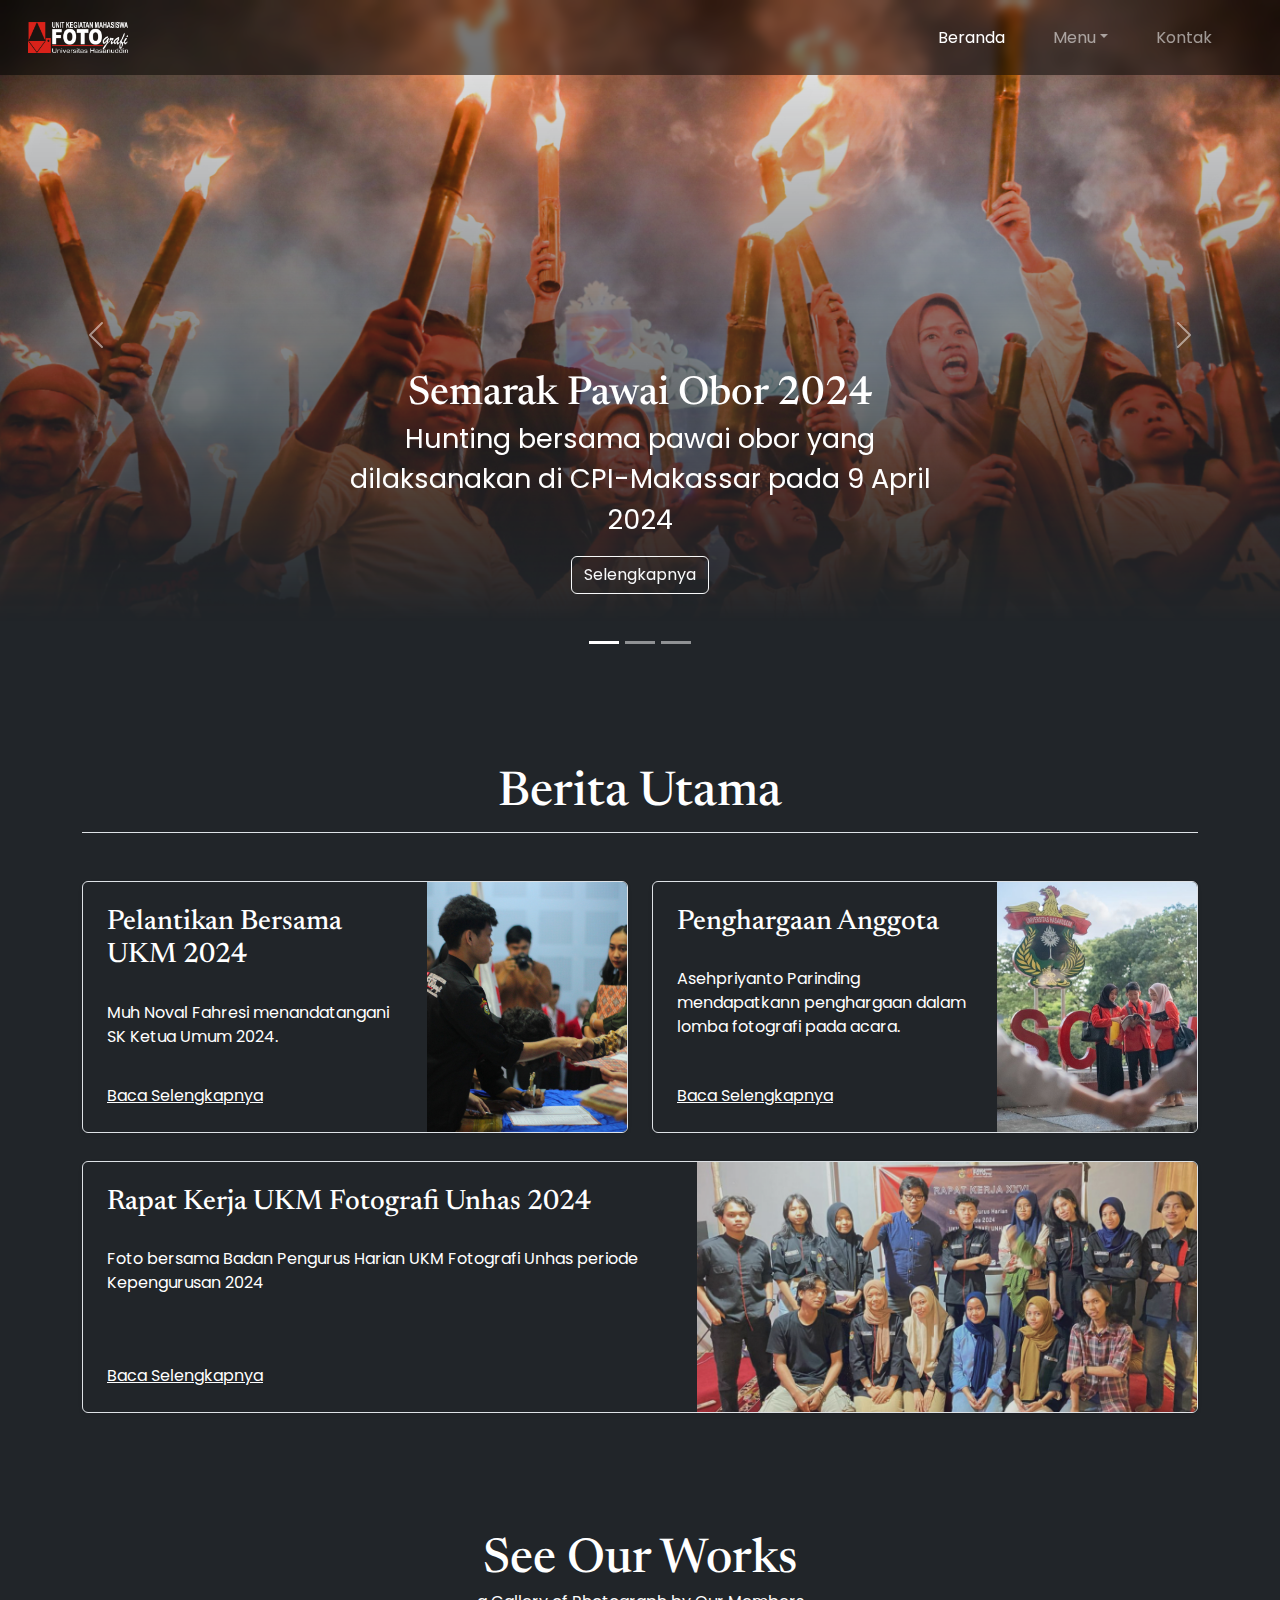
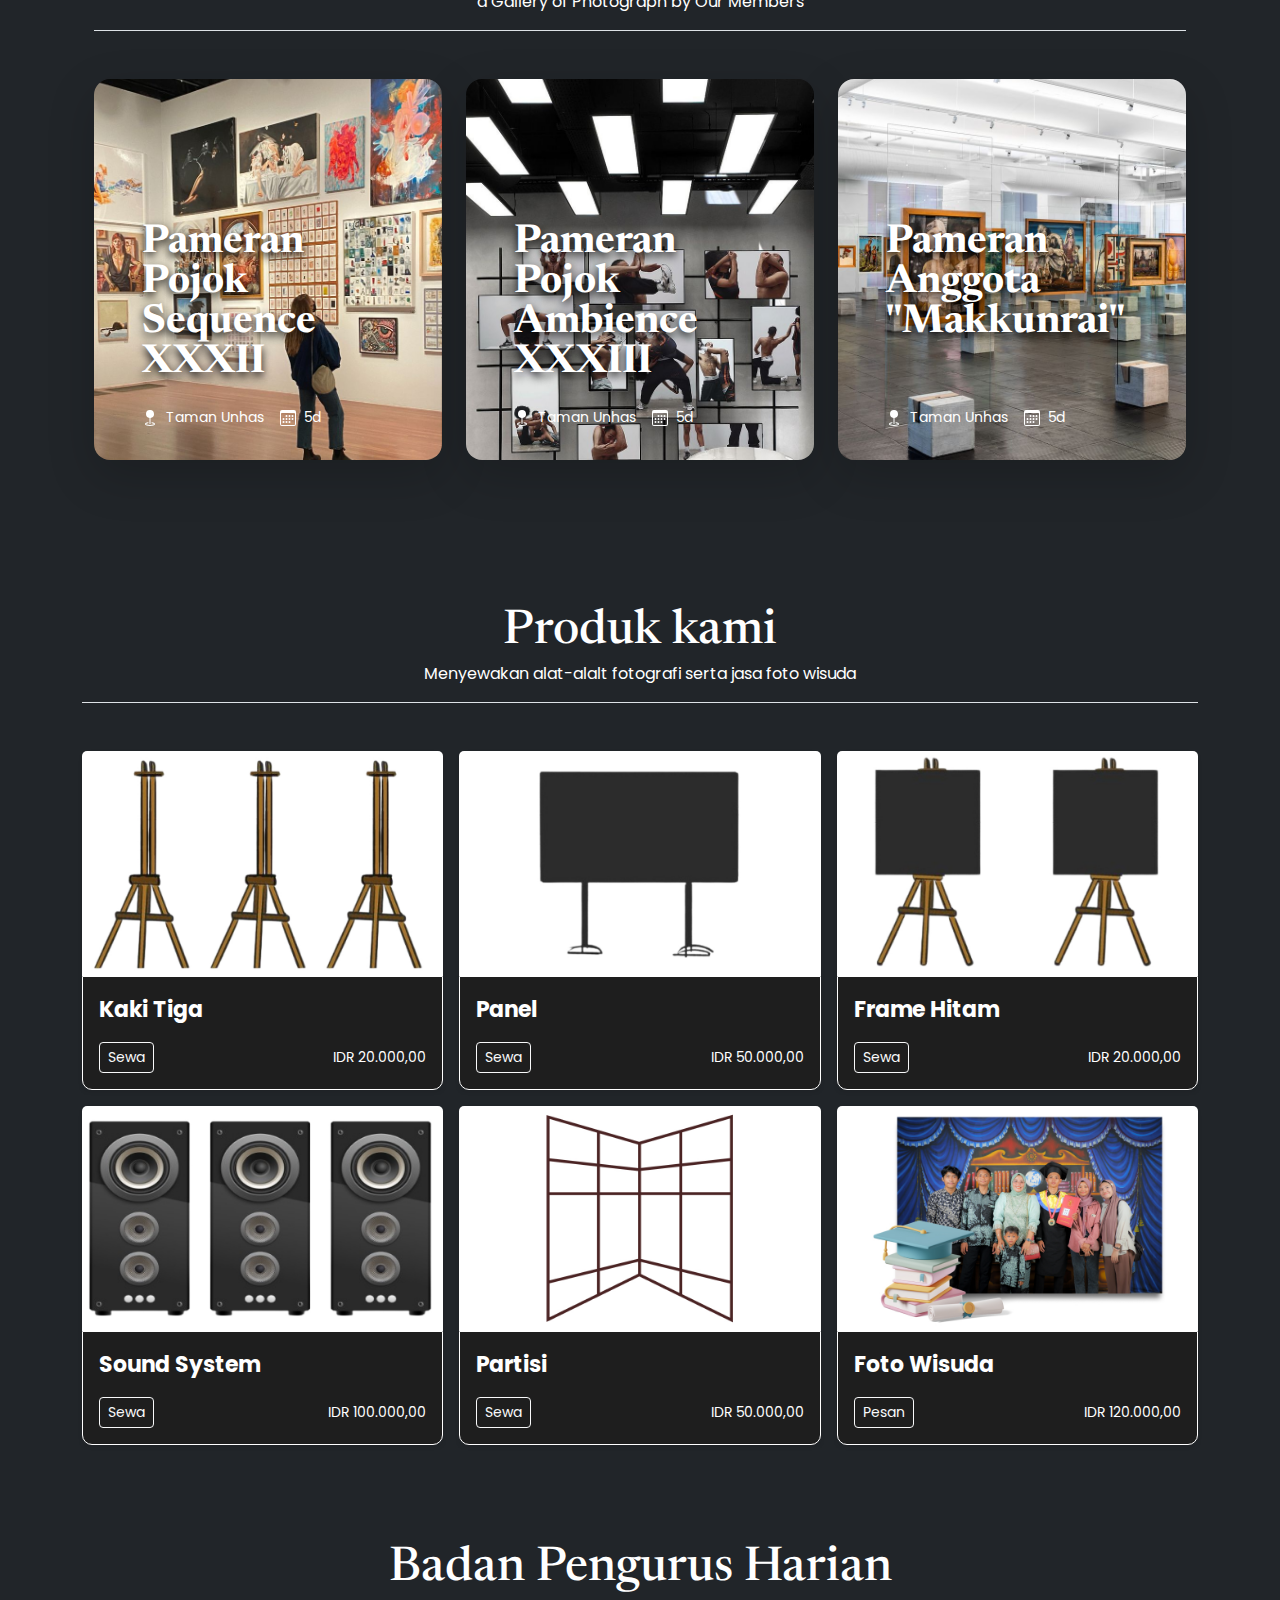
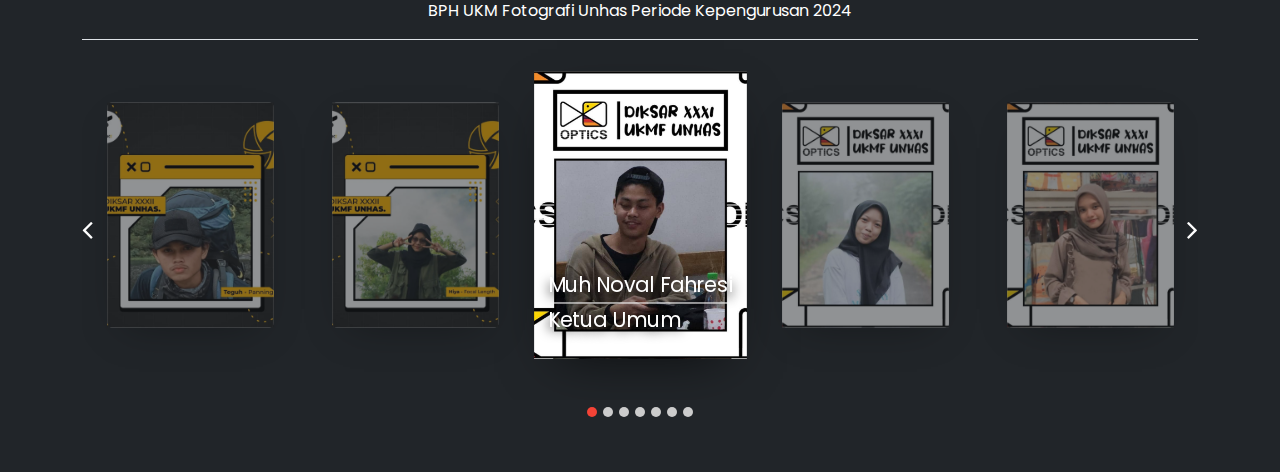
==== commit 11b935f0: "modified:   asset/images/newss/pelantikan bersama.jpg 	modified:   asset/images/newss/penghargaan.jp" ====
--- a/index.html
+++ b/index.html
@@ -80,18 +80,38 @@
       }
 
       .stretched-link {
+        color: white;
+        transition: all .15s;
+      }
+
+      .stretched-link:hover {
         color: gray;
       }
 
       .product-name {
         font-size: 22px;
         font-weight: bold;
+        color: white;
+      }
+
+      .text-price {
+        color: white;
       }
 
       .prod {
         border: 1px solid white;
-      }
-
+        border-bottom-right-radius: 10px;
+        border-bottom-left-radius: 10px;
+        background-color: #1e1e1e;
+      }
+
+      .navbar-brand {
+        width: 100px;
+      }
+
+      .news-date {
+        color: transparent;
+      }
     </style>
 
     <svg xmlns="http://www.w3.org/2000/svg" style="display: none;">
@@ -170,9 +190,9 @@
             <li class="nav-item dropdown">
               <a class="nav-link dropdown-toggle" href="#" data-bs-toggle="dropdown" aria-expanded="false">Menu</a>
               <ul class="dropdown-menu">
-                <li><a class="dropdown-item" href="#">Berita</a></li>
-                <li><a class="dropdown-item" href="#">BPH</a></li>
-                <li><a class="dropdown-item" href="#">Galeri</a></li>
+                <li><a class="dropdown-item" href="#berita">Berita</a></li>
+                <li><a class="dropdown-item" href="#bph">BPH</a></li>
+                <li><a class="dropdown-item" href="#custom-cards">Galeri</a></li>
               </ul>
             </li>
             <li class="nav-item">
@@ -200,8 +220,8 @@
                   <div class="container">
                     <div class="carousel-caption">
                       <h1>Semarak Pawai Obor 2024</h1>
-                      <p>Hunting bersama pawai obor yang dilaksanakan di CPI-Makassar pada 9 April 2024</p>
-                      <p><a class="btn btn-lg btn-outline-light" href="#">Selengkapnya</a></p>
+                      <p class="desc-hero">Hunting bersama pawai obor yang dilaksanakan di CPI-Makassar pada 9 April 2024</p>
+                      <p><a class="btn btn-outline-light" href="#">Selengkapnya</a></p>
                     </div>
                   </div>
                 </div>
@@ -212,8 +232,8 @@
               <div class="container">
                 <div class="carousel-caption">
                   <h1>Rayakan Imlek dengan UKM Fotografi Unhas</h1>
-                  <p>UKM Fotografi Unhas melakukan hunting bersama dalam rangka memperingati Imlek 10 Februari 2024.</p>
-                  <p><a class="btn btn-lg btn-outline-light" href="#">Selengkapnya</a></p>
+                  <p class="desc-hero">UKM Fotografi Unhas melakukan hunting bersama dalam rangka memperingati Imlek 10 Februari 2024.</p>
+                  <p><a class="btn btn-outline-light" href="#">Selengkapnya</a></p>
                 </div>
               </div>
             </div>
@@ -222,8 +242,8 @@
               <div class="container">
                 <div class="carousel-caption">
                   <h1>Buka Puasa Bersama UKM Fotografi Unhas</h1>
-                  <p>Dalam rangka memeriahkan bulan Ramadan, UKM Fotografi Unhas mengadakan buka puasa bersama pada 27 Maret 2024.</p>
-                  <p><a class="btn btn-lg btn-outline-light" href="#">Selengkapnya</a></p>
+                  <p class="desc-hero">Dalam rangka memeriahkan bulan Ramadan, UKM Fotografi Unhas mengadakan buka puasa bersama pada 27 Maret 2024.</p>
+                  <p><a class="btn btn-outline-light" href="#">Selengkapnya</a></p>
                 </div>
               </div>
             </div>
@@ -239,17 +259,17 @@
         </div>
 
         <!-- NEWS -->
-        <div class="container">
+        <div class="container" id="berita">
           <div class="header border-bottom mb-5">
-              <h2>Berita Utama</h2>
+              <h2 class="mb-2">Berita Utama</h2>
           </div>
           <div class="row mb-1">
               <div class="col-md-6">
-                <div class="row g-0 border rounded overflow-hidden flex-md-row mb-4 shadow-sm h-md-250 position-relative">
+                <div class="row g-0 news-cont border rounded overflow-hidden flex-md-row mb-4 shadow-sm h-md-250 position-relative">
                   <div class="col p-4 d-flex flex-column position-static">
-                    <h3 class="mb-0">Pelantikan Bersama UKM 2024</h3>
-                    <div class="mb-1 text-muted">Nov 12</div>
-                    <p class="card-text mb-auto">Muh Noval Fahresi menandatangani SK Ketua Umum 2024.</p>
+                    <h3 class="mb-0 n">Pelantikan Bersama UKM 2024</h3>
+                    <div class="mb-1 news-date">Nov 12</div>
+                    <p class="card-text mb-auto n">Muh Noval Fahresi menandatangani SK Ketua Umum 2024.</p>
                     <a href="#" class="stretched-link">Baca Selengkapnya</a>
                   </div>
                   <div class="col-auto d-none d-lg-block">
@@ -259,11 +279,11 @@
               </div>
   
               <div class="col-md-6">
-                <div class="row g-0 border rounded overflow-hidden flex-md-row mb-4 shadow-sm h-md-250 position-relative">
+                <div class="row g-0 news-cont border rounded overflow-hidden flex-md-row mb-4 shadow-sm h-md-250 position-relative">
                   <div class="col p-4 d-flex flex-column position-static">
-                    <h3 class="mb-0">Penghargaan Anggota</h3>
-                    <div class="mb-1 text-muted">Nov 11</div>
-                    <p class="mb-auto">Asehpriyanto Parinding mendapatkann penghargaan dalam lomba fotografi pada acara.</p>
+                    <h3 class="mb-0 n">Penghargaan Anggota</h3>
+                    <div class="mb-1 news-date">Nov 11</div>
+                    <p class="mb-auto n">Asehpriyanto Parinding mendapatkann penghargaan dalam lomba fotografi pada acara.</p>
                     <a href="#" class="stretched-link">Baca Selengkapnya</a>
                   </div>
                   <div class="col-auto d-none d-lg-block">
@@ -274,11 +294,11 @@
             </div>
             <div class="row">
               <div class="col-md-12">
-                  <div class="row g-0 border rounded overflow-hidden flex-md-row mb-4 shadow-sm h-md-250 position-relative">
+                  <div class="row g-0 news-cont border rounded overflow-hidden flex-md-row mb-4 shadow-sm h-md-250 position-relative">
                     <div class="col p-4 d-flex flex-column position-static">
-                      <h3 class="mb-0">Rapat Kerja UKM Fotografi Unhas 2024</h3>
-                      <div class="mb-1 text-muted">Nov 12</div>
-                      <p class="card-text mb-auto">Foto bersama Badan Pengurus Harian UKM Fotografi Unhas periode Kepengurusan 2024</p>
+                      <h3 class="mb-0 n">Rapat Kerja UKM Fotografi Unhas 2024</h3>
+                      <div class="mb-1 news-date">Nov 12</div>
+                      <p class="card-text mb-auto n">Foto bersama Badan Pengurus Harian UKM Fotografi Unhas periode Kepengurusan 2024</p>
                       <a href="#" class="stretched-link">Baca Selengkapnya</a>
                     </div>
                     <div class="col-auto d-none d-lg-block">
@@ -361,7 +381,7 @@
                   <h2>Produk kami</h2>
                   <p>Menyewakan alat-alalt fotografi serta jasa foto wisuda</p>
               </div>
-            <div class="row row-cols-1 row-cols-sm-2 row-cols-md-3 g-3">
+            <div class="row row-cols-xsm-2 row-cols-sm-2 row-cols-md-3 g-3">
               <div class="col">
                   <div class="card shadow-sm">
                     <div class="bd-placeholder-img card-img-top" style="background-image: url(asset/images/alat/kaki\ tiga.jpg); background-size: cover; background-position: center; height: 225px; width: 100%;"></div>
@@ -371,7 +391,7 @@
                         <div class="btn-group">
                           <button type="button" class="btn btn-sm btn-outline-light">Sewa</button>
                         </div>
-                        <small class="text-price">Mahasiswa: IDR 20.000,00</small>
+                        <small class="text-price">IDR 20.000,00</small>
                         <!-- <small class="text-price">Umum: IDR 25.000,00</small> -->
                       </div>
                     </div>
@@ -386,7 +406,7 @@
                         <div class="btn-group">
                           <button type="button" class="btn btn-sm btn-outline-light">Sewa</button>
                         </div>
-                        <small class="text-price">Mahasiswa: IDR 50.000,00</small>
+                        <small class="text-price">IDR 50.000,00</small>
                         <!-- <small class="text-price">Umum: IDR 60.000,00</small> -->
                       </div>
                     </div>
@@ -401,7 +421,7 @@
                         <div class="btn-group">
                           <button type="button" class="btn btn-sm btn-outline-light">Sewa</button>
                         </div>
-                        <small class="text-price">Mahasiswa: IDR 20.000,00</small>
+                        <small class="text-price">IDR 20.000,00</small>
                         <!-- <small class="text-price">Umum: IDR 25.000,00</small> -->
                       </div>
                     </div>
@@ -416,7 +436,7 @@
                         <div class="btn-group">
                           <button type="button" class="btn btn-sm btn-outline-light">Sewa</button>
                         </div>
-                        <small class="text-price">Mahasiswa: IDR 100.000,00</small>
+                        <small class="text-price">IDR 100.000,00</small>
                         <!-- <small class="text-price">Umum: IDR 125.000,00</small> -->
                       </div>
                     </div>
@@ -431,7 +451,7 @@
                         <div class="btn-group">
                           <button type="button" class="btn btn-sm btn-outline-light">Sewa</button>
                         </div>
-                        <small class="text-price">Mahasiswa: IDR 50.000,00</small>
+                        <small class="text-price">IDR 50.000,00</small>
                         <!-- <small class="text-price">Umum: IDR 60.000,00</small> -->
                       </div>
                     </div>
@@ -446,7 +466,7 @@
                         <div class="btn-group">
                           <button type="button" class="btn btn-sm btn-outline-light">Pesan</button>
                         </div>
-                        <small class="text-price">IDR 120.000,00/10x foto</small>
+                        <small class="text-price">IDR 120.000,00</small>
                       </div>
                     </div>
                   </div>
@@ -456,16 +476,17 @@
         </div>
         <!-- END OF PRODUCTS -->
 
-        <div class="container ketua-umum">
+        <!-- BPH UKMF 2024 -->
+        <div class="container ketua-umum" id="bph">
           <div class="header border-bottom">
-            <h2>Ketua Umum</h2>
-            <p>Periode Kepengurusan Diksar XXV - XXXIII</p>
+            <h2>Badan Pengurus Harian</h2>
+            <p>BPH UKM Fotografi Unhas Periode Kepengurusan 2024</p>
           </div>
           <div class="slider">
             <div class="owl-carousel">
               <div class="slider-card">
                 <div class="d-flex justify-content-center align-items-left mb-4">
-                  <img src="asset/images/profile/p1 1.jpg" class="ketum-profile">
+                  <div class="bd-placeholder-img card-img-top" style="background-image: url(asset/images/profile/noval.jpg); background-size: cover; background-position: center; height: 250px; width: 100%;"></div>
                   <div class="detail-ketum">
                       <p class="nama text-white">Muh Noval Fahresi</p>
                       <p class="jabatan">Ketua Umum</p>
@@ -474,62 +495,63 @@
               </div>
               <div class="slider-card">
                 <div class="d-flex justify-content-center align-items-left mb-4">
-                  <img src="asset/images/profile/p2 1.jpg" class="ketum-profile">
+                  <div class="bd-placeholder-img card-img-top" style="background-image: url(asset/images/profile/alifqa.jpg); background-size: cover; background-position: center; height: 250px; width: 100%;"></div>
                   <div class="detail-ketum">
-                    <p class="nama text-white">Aulia</p>
+                    <p class="nama text-white">Alifqa Nurul Azzahra</p>
+                    <p class="jabatan">Bendahara Umum</p>
+                </div>
+                </div>
+              </div>
+              <div class="slider-card">
+                <div class="d-flex justify-content-center align-items-left mb-4">
+                  <div class="bd-placeholder-img card-img-top" style="background-image: url(asset/images/profile/aulia.jpg); background-size: cover; background-position: center; height: 250px; width: 100%;"></div>
+                  <div class="detail-ketum">
+                    <p class="nama text-white">Nur Aulia Amin</p>
                     <p class="jabatan">Sekretaris Umum</p>
                 </div>
                 </div>
               </div>
               <div class="slider-card">
                 <div class="d-flex justify-content-center align-items-left mb-4">
-                  <img src="asset/images/profile/p3 1.jpg" class="ketum-profile">
+                  <div class="bd-placeholder-img card-img-top" style="background-image: url(asset/images/profile/josu.jpeg); background-size: cover; background-position: center; height: 250px; width: 100%;"></div>
                   <div class="detail-ketum">
-                    <p class="nama text-white">Alifqa</p>
-                    <p class="jabatan">Bendahara Umum</p>
+                    <p class="nama text-white">Pander Josua Nababan</p>
+                    <p class="jabatan">Koord Kewirus</p>
                 </div>
                 </div>
               </div>
               <div class="slider-card">
                 <div class="d-flex justify-content-center align-items-left mb-4">
-                  <img src="asset/images/profile/p1 1.jpg" class="ketum-profile">
+                  <div class="bd-placeholder-img card-img-top" style="background-image: url(asset/images/profile/najwa.jpeg); background-size: cover; background-position: center; height: 250px; width: 100%;"></div>
                   <div class="detail-ketum">
-                    <p class="nama text-white">Noval Fahresi</p>
-                    <p class="jabatan">Ketua Umum</p>
-                </div>
+                    <p class="nama text-white">Najwa Hanana</p>
+                    <p class="jabatan">Koord Infokom</p>
+                </div>
+
                 </div>
               </div>
               <div class="slider-card">
                 <div class="d-flex justify-content-center align-items-left mb-4">
-                  <img src="asset/images/profile/p2 1.jpg" class="ketum-profile">
+                  <div class="bd-placeholder-img card-img-top" style="background-image: url(asset/images/profile/teguh.jpeg); background-size: cover; background-position: center; height: 250px; width: 100%;"></div>
                   <div class="detail-ketum">
-                    <p class="nama text-white">Noval Fahresi</p>
-                    <p class="jabatan">Ketua Umum</p>
-                </div>
-
-                </div>
-              </div>
-              <div class="slider-card">
-                <div class="d-flex justify-content-center align-items-left mb-4">
-                  <img src="asset/images/profile/p3 1.jpg" class="ketum-profile">
-                  <div class="detail-ketum">
-                    <p class="nama text-white">Noval Fahresi</p>
-                    <p class="jabatan">Ketua Umum</p>
+                    <p class="nama text-white">Teguh Aulia</p>
+                    <p class="jabatan">Koord Pubkar</p>
                   </div>
                 </div>
               </div>
               <div class="slider-card">
                   <div class="d-flex justify-content-center align-items-left mb-4">
-                    <img src="asset/images/profile/p2 1.jpg" class="ketum-profile">
+                    <div class="bd-placeholder-img card-img-top" style="background-image: url(asset/images/profile/hiya.jpeg); background-size: cover; background-position: center; height: 250px; width: 100%;"></div>
                     <div class="detail-ketum">
-                      <p class="nama text-white">Noval Fahresi</p>
-                      <p class="jabatan">Ketua Umum</p>
+                      <p class="nama text-white">Rara Hiya Amoen</p>
+                      <p class="jabatan">Koord PSDM</p>
                     </div>
                   </div>
               </div>
             </div>
           </div>
       </div>
+      <!-- END OF BPH UKMF 2024 -->
       </main>
 
       <script src="https://cdn.jsdelivr.net/npm/bootstrap@5.3.3/dist/js/bootstrap.bundle.min.js" integrity="sha384-YvpcrYf0tY3lHB60NNkmXc5s9fDVZLESaAA55NDzOxhy9GkcIdslK1eN7N6jIeHz" crossorigin="anonymous"></script>
--- a/css/style.css
+++ b/css/style.css
@@ -1,6 +1,12 @@
 body {
   font-family: "Poppins", sans-serif;
   color: white;
+}
+
+@media (max-width: 720px) {
+  body {
+    padding-top: 75px;
+  }
 }
 
 .header {
@@ -28,7 +34,14 @@
 .navbar {        
   background-color: rgba(0, 0, 0, 0.496);
   backdrop-filter: blur(5px);
+  height: 75px
 }
+
+/* @media (max-width: @screen-xs) {
+  .navbar {
+    position: relative;
+  }
+} */
 
 /* KETUA UMUM */
 @import url('https://fonts.googleapis.com/css2?family=Noto+Sans+HK&display=swap');
@@ -58,7 +71,7 @@
 .slider-card {
   background: #fff;
   padding: 0px 0px;
-  margin: 50px 15px 90px 15px;
+  margin: 50px 15px 60px 15px;
   border-radius: 5px;
   box-shadow: 0 15px 45px -20px rgb(0 0 0 / 73%);
   transform: scale(0.9);
@@ -131,5 +144,21 @@
 
 .nama, .jabatan {
   text-shadow: 0px 4px 10px #000000;
+  font-size: 2vmin;
+}
+
+.desc-hero {
   font-size: 3vmin;
+}
+
+.news-cont {
+  transition: all .15s;
+}
+
+.news-cont:hover {
+  background-color: rgb(237, 237, 237);
+}
+
+.news-cont:hover .n {
+  color: #1e1e1e;
 }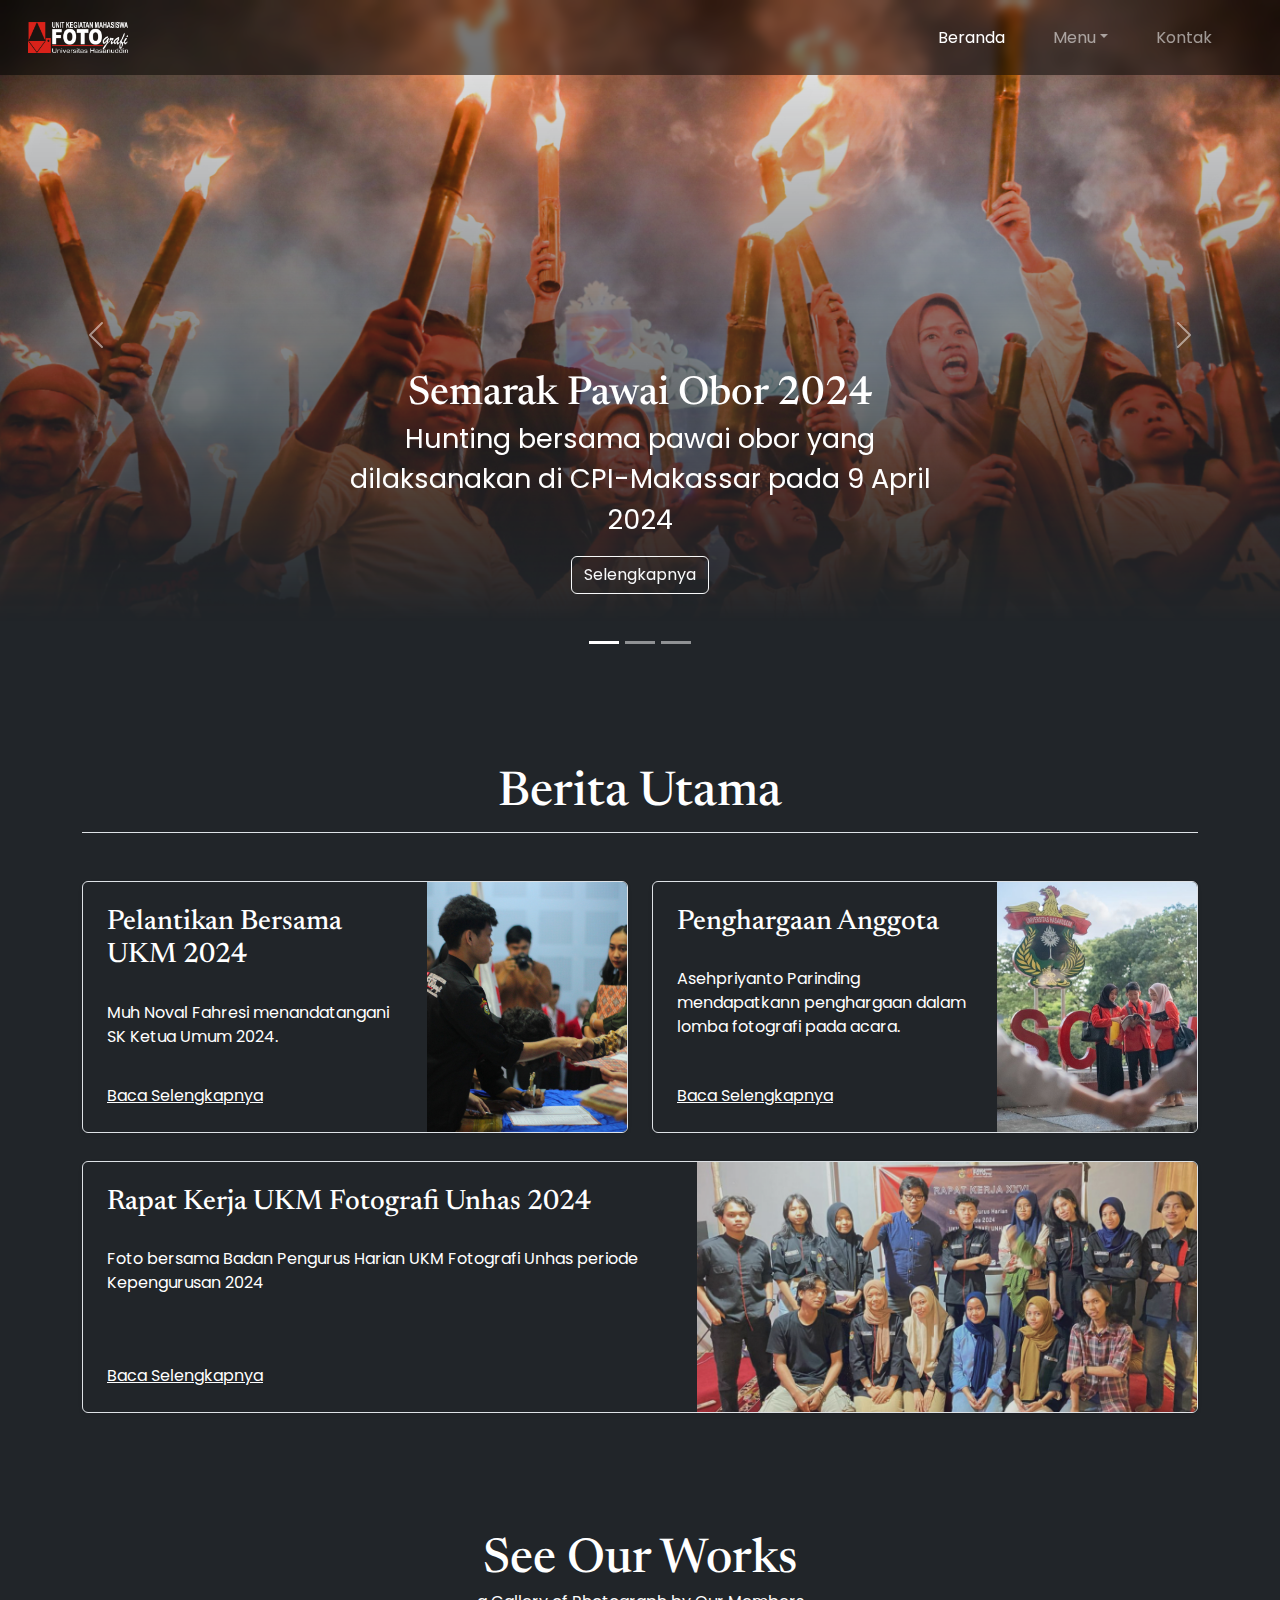
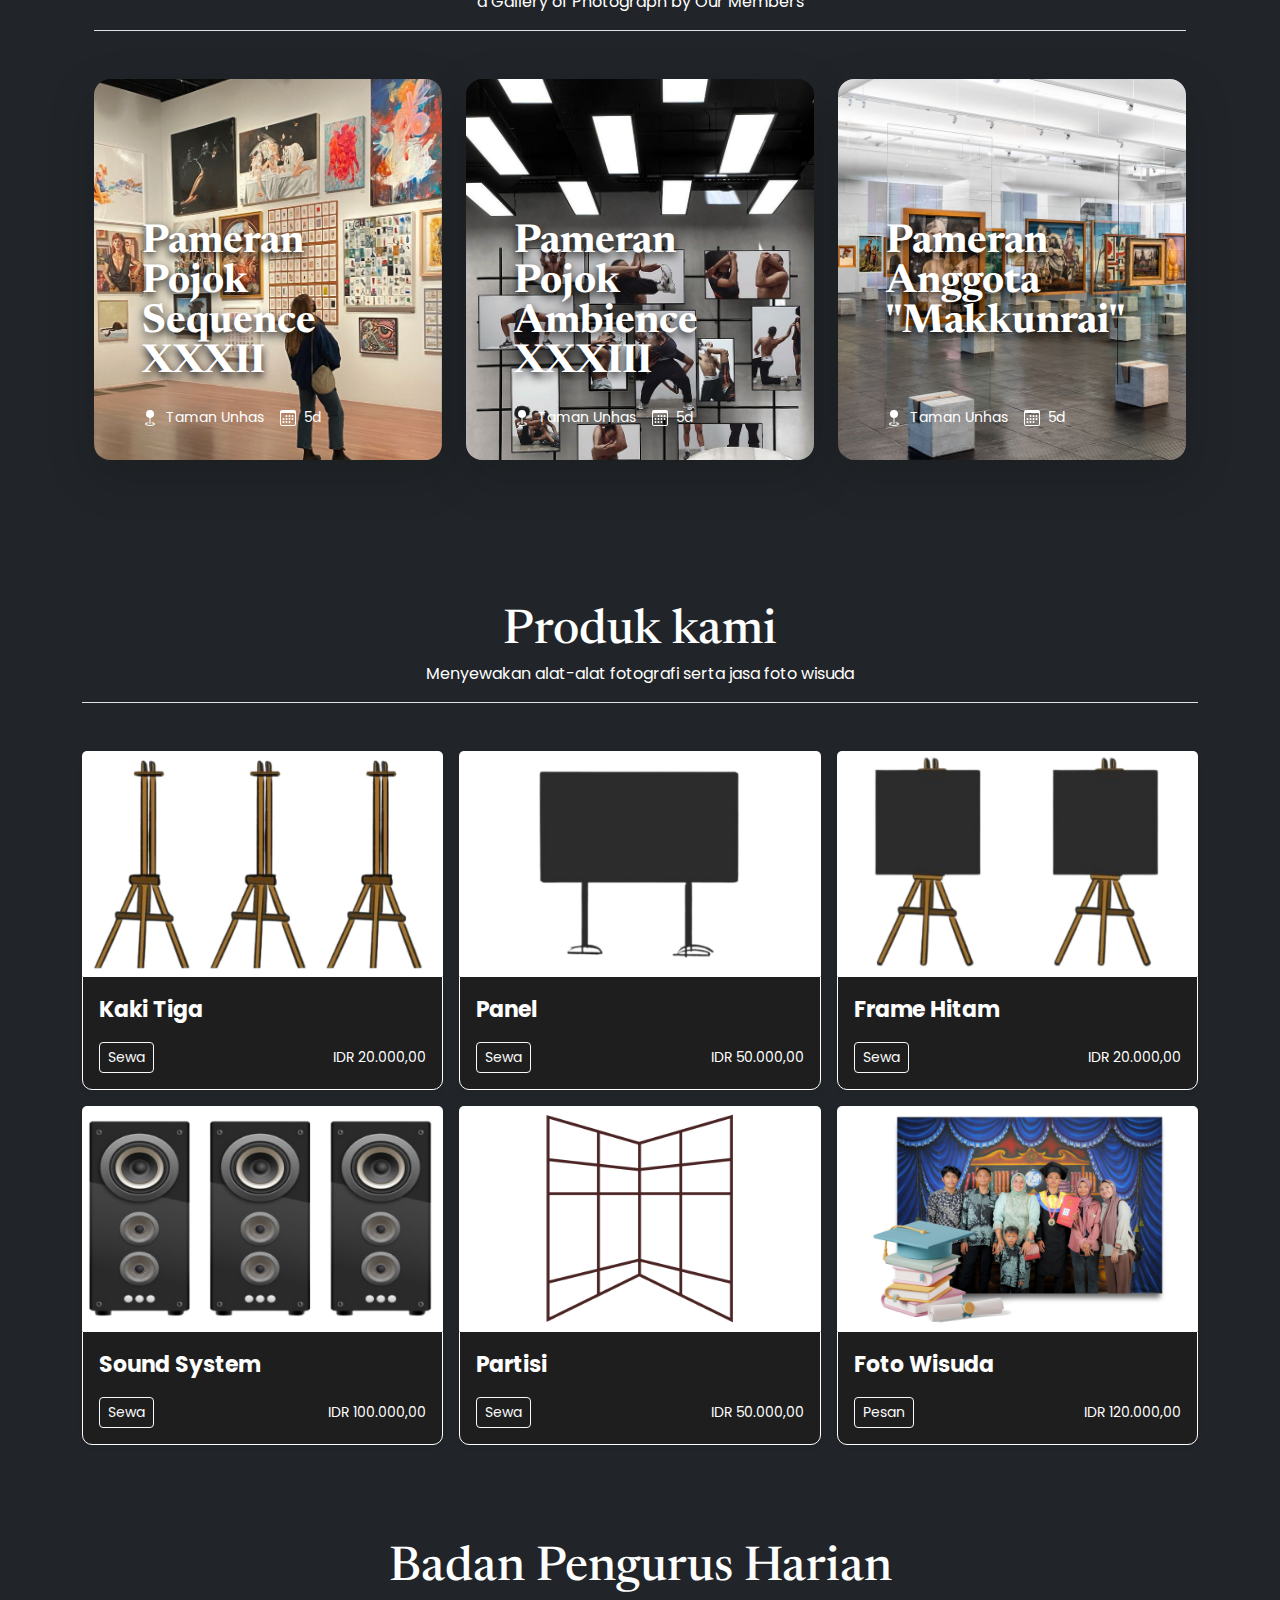
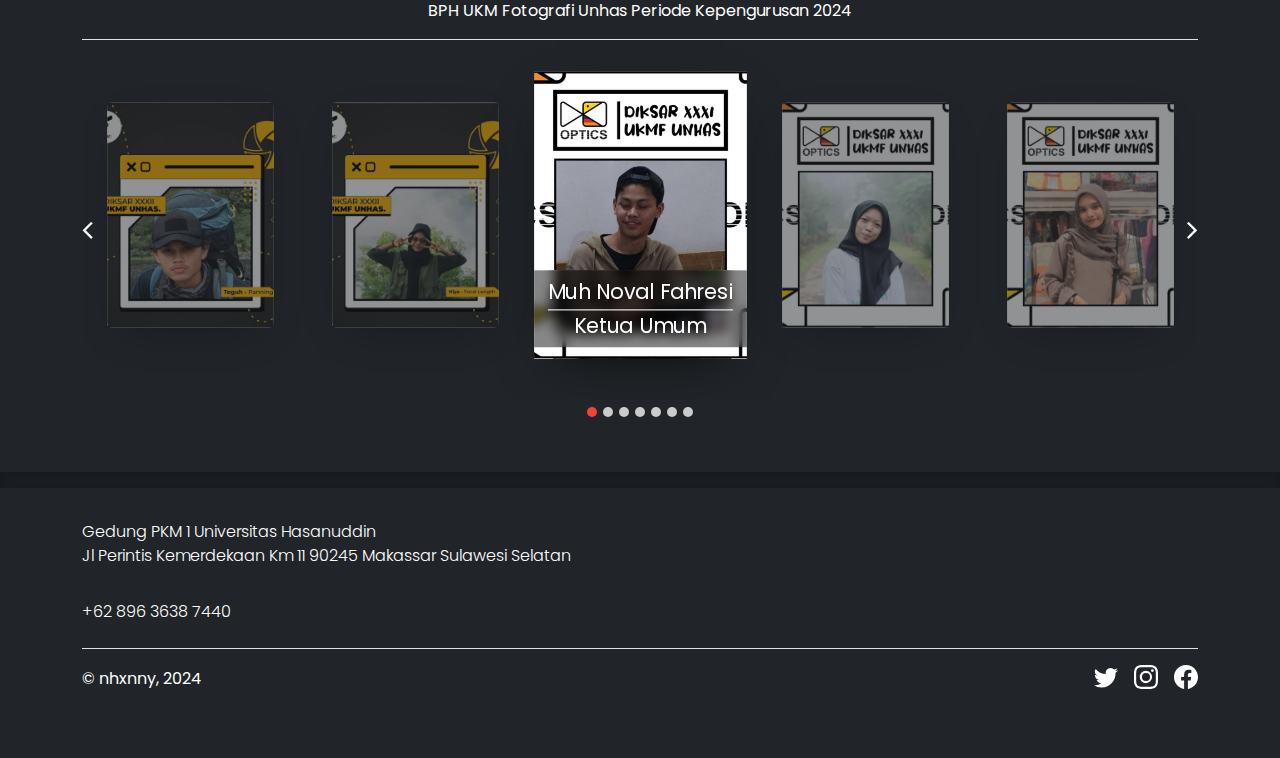
==== commit 5e40b04f: "new file:   asset/images/download.jpeg 	modified:   css/style.css 	modified:   index.html" ====
--- a/index.html
+++ b/index.html
@@ -112,6 +112,10 @@
       .news-date {
         color: transparent;
       }
+
+      .icons-sosmed {
+        color: white;
+      }
     </style>
 
     <svg xmlns="http://www.w3.org/2000/svg" style="display: none;">
@@ -170,6 +174,19 @@
       </symbol>
       <symbol id="geo-fill" viewBox="0 0 16 16">
         <path fill-rule="evenodd" d="M4 4a4 4 0 1 1 4.5 3.969V13.5a.5.5 0 0 1-1 0V7.97A4 4 0 0 1 4 3.999zm2.493 8.574a.5.5 0 0 1-.411.575c-.712.118-1.28.295-1.655.493a1.319 1.319 0 0 0-.37.265.301.301 0 0 0-.057.09V14l.002.008a.147.147 0 0 0 .016.033.617.617 0 0 0 .145.15c.165.13.435.27.813.395.751.25 1.82.414 3.024.414s2.273-.163 3.024-.414c.378-.126.648-.265.813-.395a.619.619 0 0 0 .146-.15.148.148 0 0 0 .015-.033L12 14v-.004a.301.301 0 0 0-.057-.09 1.318 1.318 0 0 0-.37-.264c-.376-.198-.943-.375-1.655-.493a.5.5 0 1 1 .164-.986c.77.127 1.452.328 1.957.594C12.5 13 13 13.4 13 14c0 .426-.26.752-.544.977-.29.228-.68.413-1.116.558-.878.293-2.059.465-3.34.465-1.281 0-2.462-.172-3.34-.465-.436-.145-.826-.33-1.116-.558C3.26 14.752 3 14.426 3 14c0-.599.5-1 .961-1.243.505-.266 1.187-.467 1.957-.594a.5.5 0 0 1 .575.411z"/>
+      </symbol>
+      <symbol id="bootstrap" viewBox="0 0 118 94">
+        <title>Bootstrap</title>
+        <path fill-rule="evenodd" clip-rule="evenodd" d="M24.509 0c-6.733 0-11.715 5.893-11.492 12.284.214 6.14-.064 14.092-2.066 20.577C8.943 39.365 5.547 43.485 0 44.014v5.972c5.547.529 8.943 4.649 10.951 11.153 2.002 6.485 2.28 14.437 2.066 20.577C12.794 88.106 17.776 94 24.51 94H93.5c6.733 0 11.714-5.893 11.491-12.284-.214-6.14.064-14.092 2.066-20.577 2.009-6.504 5.396-10.624 10.943-11.153v-5.972c-5.547-.529-8.934-4.649-10.943-11.153-2.002-6.484-2.28-14.437-2.066-20.577C105.214 5.894 100.233 0 93.5 0H24.508zM80 57.863C80 66.663 73.436 72 62.543 72H44a2 2 0 01-2-2V24a2 2 0 012-2h18.437c9.083 0 15.044 4.92 15.044 12.474 0 5.302-4.01 10.049-9.119 10.88v.277C75.317 46.394 80 51.21 80 57.863zM60.521 28.34H49.948v14.934h8.905c6.884 0 10.68-2.772 10.68-7.727 0-4.643-3.264-7.207-9.012-7.207zM49.948 49.2v16.458H60.91c7.167 0 10.964-2.876 10.964-8.281 0-5.406-3.903-8.178-11.425-8.178H49.948z"></path>
+      </symbol>
+      <symbol id="facebook" viewBox="0 0 16 16">
+        <path d="M16 8.049c0-4.446-3.582-8.05-8-8.05C3.58 0-.002 3.603-.002 8.05c0 4.017 2.926 7.347 6.75 7.951v-5.625h-2.03V8.05H6.75V6.275c0-2.017 1.195-3.131 3.022-3.131.876 0 1.791.157 1.791.157v1.98h-1.009c-.993 0-1.303.621-1.303 1.258v1.51h2.218l-.354 2.326H9.25V16c3.824-.604 6.75-3.934 6.75-7.951z"/>
+      </symbol>
+      <symbol id="instagram" viewBox="0 0 16 16">
+          <path d="M8 0C5.829 0 5.556.01 4.703.048 3.85.088 3.269.222 2.76.42a3.917 3.917 0 0 0-1.417.923A3.927 3.927 0 0 0 .42 2.76C.222 3.268.087 3.85.048 4.7.01 5.555 0 5.827 0 8.001c0 2.172.01 2.444.048 3.297.04.852.174 1.433.372 1.942.205.526.478.972.923 1.417.444.445.89.719 1.416.923.51.198 1.09.333 1.942.372C5.555 15.99 5.827 16 8 16s2.444-.01 3.298-.048c.851-.04 1.434-.174 1.943-.372a3.916 3.916 0 0 0 1.416-.923c.445-.445.718-.891.923-1.417.197-.509.332-1.09.372-1.942C15.99 10.445 16 10.173 16 8s-.01-2.445-.048-3.299c-.04-.851-.175-1.433-.372-1.941a3.926 3.926 0 0 0-.923-1.417A3.911 3.911 0 0 0 13.24.42c-.51-.198-1.092-.333-1.943-.372C10.443.01 10.172 0 7.998 0h.003zm-.717 1.442h.718c2.136 0 2.389.007 3.232.046.78.035 1.204.166 1.486.275.373.145.64.319.92.599.28.28.453.546.598.92.11.281.24.705.275 1.485.039.843.047 1.096.047 3.231s-.008 2.389-.047 3.232c-.035.78-.166 1.203-.275 1.485a2.47 2.47 0 0 1-.599.919c-.28.28-.546.453-.92.598-.28.11-.704.24-1.485.276-.843.038-1.096.047-3.232.047s-2.39-.009-3.233-.047c-.78-.036-1.203-.166-1.485-.276a2.478 2.478 0 0 1-.92-.598 2.48 2.48 0 0 1-.6-.92c-.109-.281-.24-.705-.275-1.485-.038-.843-.046-1.096-.046-3.233 0-2.136.008-2.388.046-3.231.036-.78.166-1.204.276-1.486.145-.373.319-.64.599-.92.28-.28.546-.453.92-.598.282-.11.705-.24 1.485-.276.738-.034 1.024-.044 2.515-.045v.002zm4.988 1.328a.96.96 0 1 0 0 1.92.96.96 0 0 0 0-1.92zm-4.27 1.122a4.109 4.109 0 1 0 0 8.217 4.109 4.109 0 0 0 0-8.217zm0 1.441a2.667 2.667 0 1 1 0 5.334 2.667 2.667 0 0 1 0-5.334z"/>
+      </symbol>
+      <symbol id="twitter" viewBox="0 0 16 16">
+        <path d="M5.026 15c6.038 0 9.341-5.003 9.341-9.334 0-.14 0-.282-.006-.422A6.685 6.685 0 0 0 16 3.542a6.658 6.658 0 0 1-1.889.518 3.301 3.301 0 0 0 1.447-1.817 6.533 6.533 0 0 1-2.087.793A3.286 3.286 0 0 0 7.875 6.03a9.325 9.325 0 0 1-6.767-3.429 3.289 3.289 0 0 0 1.018 4.382A3.323 3.323 0 0 1 .64 6.575v.045a3.288 3.288 0 0 0 2.632 3.218 3.203 3.203 0 0 1-.865.115 3.23 3.23 0 0 1-.614-.057 3.283 3.283 0 0 0 3.067 2.277A6.588 6.588 0 0 1 .78 13.58a6.32 6.32 0 0 1-.78-.045A9.344 9.344 0 0 0 5.026 15z"/>
       </symbol>
     </svg>
 </head>
@@ -196,7 +213,7 @@
               </ul>
             </li>
             <li class="nav-item">
-              <a class="nav-link" href="#">Kontak</a>
+              <a class="nav-link" href="#kontak">Kontak</a>
             </li>
           </ul>
         </div>
@@ -379,12 +396,12 @@
           <div class="container">
               <div class="header border-bottom mb-5">
                   <h2>Produk kami</h2>
-                  <p>Menyewakan alat-alalt fotografi serta jasa foto wisuda</p>
+                  <p>Menyewakan alat-alat fotografi serta jasa foto wisuda</p>
               </div>
             <div class="row row-cols-xsm-2 row-cols-sm-2 row-cols-md-3 g-3">
               <div class="col">
                   <div class="card shadow-sm">
-                    <div class="bd-placeholder-img card-img-top" style="background-image: url(asset/images/alat/kaki\ tiga.jpg); background-size: cover; background-position: center; height: 225px; width: 100%;"></div>
+                    <div class="bd-placeholder-img card-img-top product-img" style="background-image: url(asset/images/alat/kaki\ tiga.jpg); background-size: cover; background-position: center; height: 225px; width: 100%;"></div>
                     <div class="card-body prod">
                       <p class="card-text product-name">Kaki Tiga</p>
                       <div class="d-flex justify-content-between align-items-center">
@@ -554,6 +571,24 @@
       <!-- END OF BPH UKMF 2024 -->
       </main>
 
+      <div class="b-example-divider"></div>
+
+      <div class="container" id="kontak">
+        <p class="address">Gedung PKM 1 Universitas Hasanuddin<br>Jl Perintis Kemerdekaan Km 11 90245 Makassar Sulawesi Selatan</p>
+        <p class="address number">+62 896 3638 7440</p>
+        <footer class="d-flex flex-wrap bg-dark justify-content-between align-items-center py-3 my-4 border-top">
+          <div class="col-md-4 d-flex align-items-center">
+            <span class="mb-3 mb-md-0 text-body-primary">&copy; nhxnny, 2024</span>
+          </div>
+      
+          <ul class="nav col-md-4 justify-content-end list-unstyled d-flex">
+            <li class="ms-3"><a class="icons-sosmed" href="#"><svg class="bi" width="24" height="24"><use xlink:href="#twitter"/></svg></a></li>
+            <li class="ms-3"><a class="icons-sosmed" href="#"><svg class="bi" width="24" height="24"><use xlink:href="#instagram"/></svg></a></li>
+            <li class="ms-3"><a class="icons-sosmed" href="#"><svg class="bi" width="24" height="24"><use xlink:href="#facebook"/></svg></a></li>
+          </ul>
+        </footer>
+      </div>
+
       <script src="https://cdn.jsdelivr.net/npm/bootstrap@5.3.3/dist/js/bootstrap.bundle.min.js" integrity="sha384-YvpcrYf0tY3lHB60NNkmXc5s9fDVZLESaAA55NDzOxhy9GkcIdslK1eN7N6jIeHz" crossorigin="anonymous"></script>
       <script src="https://code.jquery.com/jquery-3.2.1.min.js"></script>
       <script src="https://cdn.jsdelivr.net/npm/@popperjs/core@2.9.2/dist/umd/popper.min.js" ></script>
--- a/css/style.css
+++ b/css/style.css
@@ -1,6 +1,10 @@
 body {
   font-family: "Poppins", sans-serif;
   color: white;
+  /* background-image: url(/asset/images/download.jpeg);
+  background-size: auto;
+  background-position: center;
+  background-repeat: repeat-y; */
 }
 
 @media (max-width: 720px) {
@@ -37,12 +41,6 @@
   height: 75px
 }
 
-/* @media (max-width: @screen-xs) {
-  .navbar {
-    position: relative;
-  }
-} */
-
 /* KETUA UMUM */
 @import url('https://fonts.googleapis.com/css2?family=Noto+Sans+HK&display=swap');
 html {
@@ -66,6 +64,14 @@
 
 .slider .owl-item.active.center .detail-ketum {
   opacity: 1;
+  background-color: rgba(0, 0, 0, 0.47);
+  backdrop-filter: blur(5px);
+  width: 100%;
+  padding: 5px 0;
+  align-items: center;
+  justify-content: center;
+  display: flex;
+  flex-direction: column;
 }
 
 .slider-card {
@@ -131,8 +137,10 @@
 
 .detail-ketum {
   position: absolute;
-  bottom: 5px;
+  bottom: 10px;
   opacity: 0;
+  margin: 0;
+  padding: 0;
 }
 
 .nama {
@@ -147,12 +155,16 @@
   font-size: 2vmin;
 }
 
+.jabatan  {
+  margin: 0;
+}
+
 .desc-hero {
   font-size: 3vmin;
 }
 
 .news-cont {
-  transition: all .15s;
+  transition: all 1s;
 }
 
 .news-cont:hover {
@@ -161,4 +173,18 @@
 
 .news-cont:hover .n {
   color: #1e1e1e;
-}+}
+
+.b-example-divider {
+  height: 1rem;
+  background-color: rgba(0, 0, 0, .1);
+  border: solid rgba(0, 0, 0, .15);
+  border-width: 1px 0;
+  box-shadow: inset 0 .5em 1.5em rgba(0, 0, 0, .1), inset 0 .125em .5em rgba(0, 0, 0, .15);
+}
+
+.address {
+  font-weight: 300;
+  margin-top: 2rem;
+}
+
